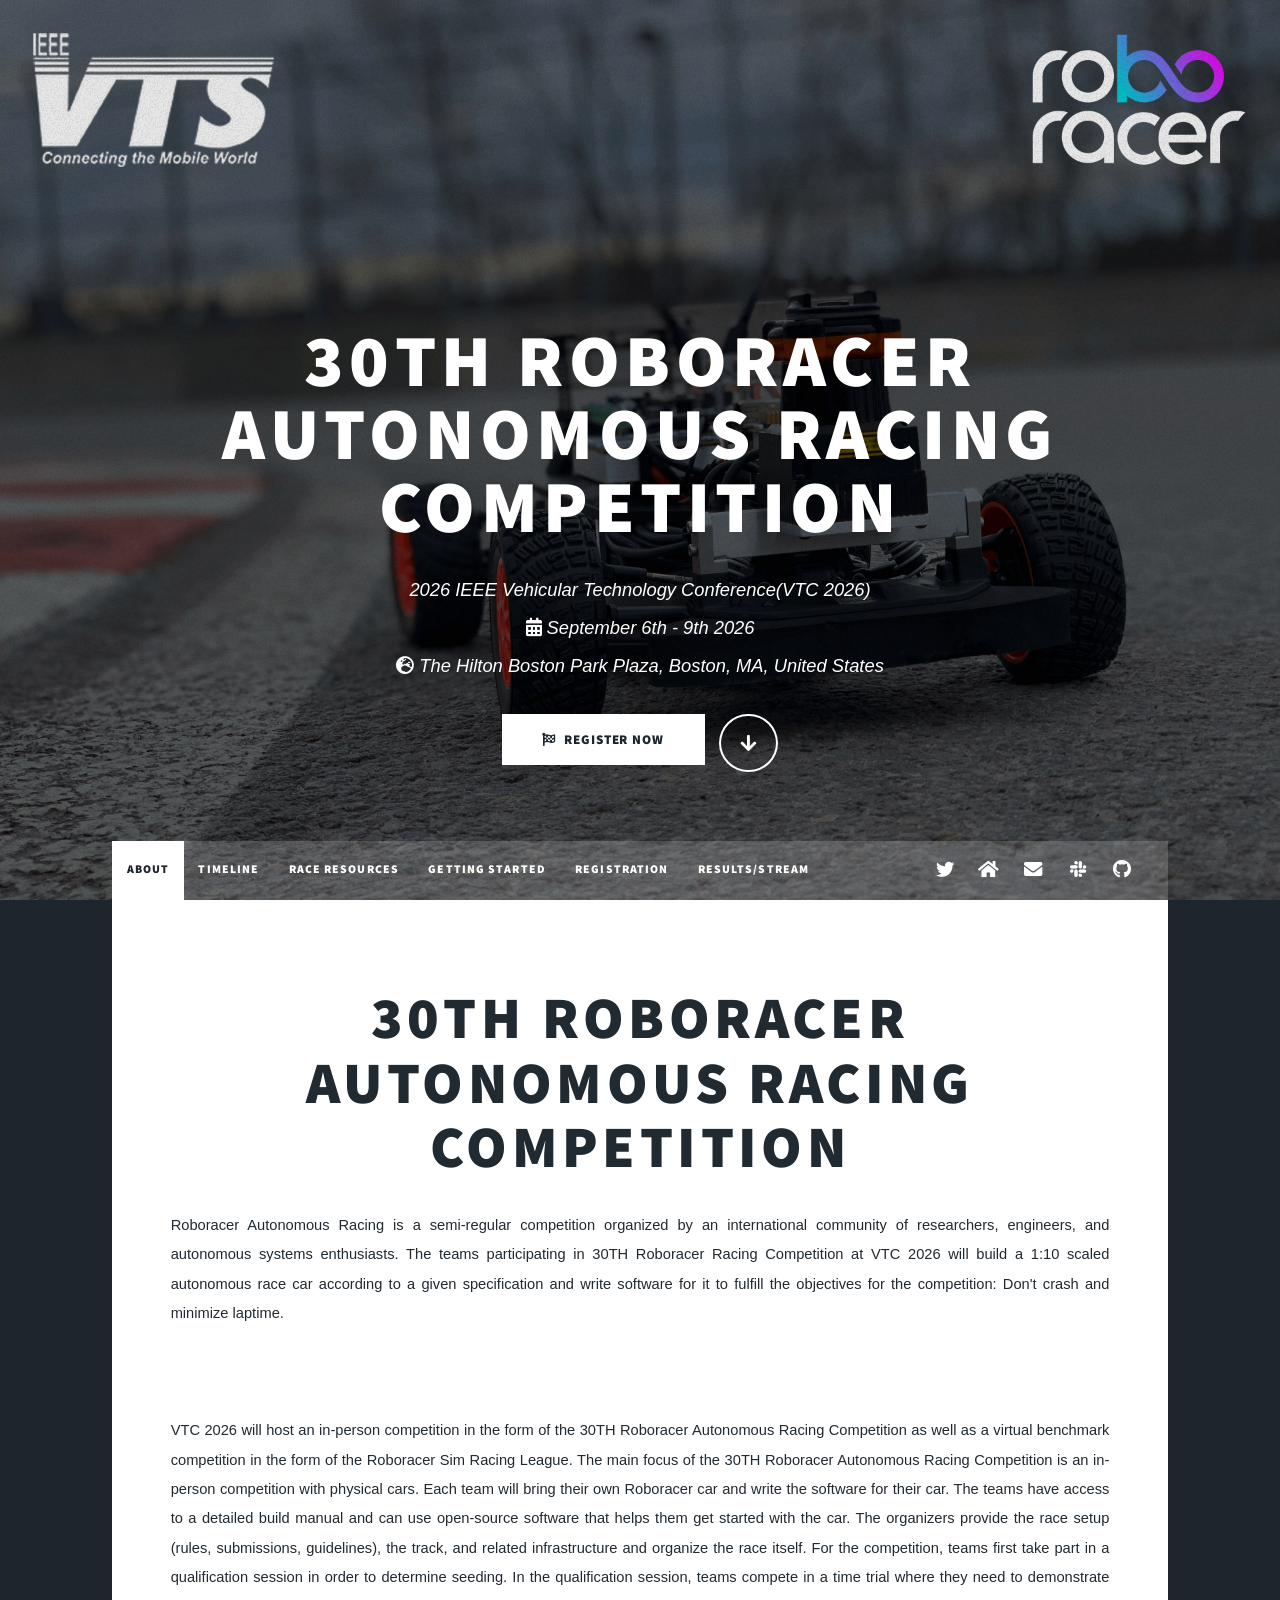
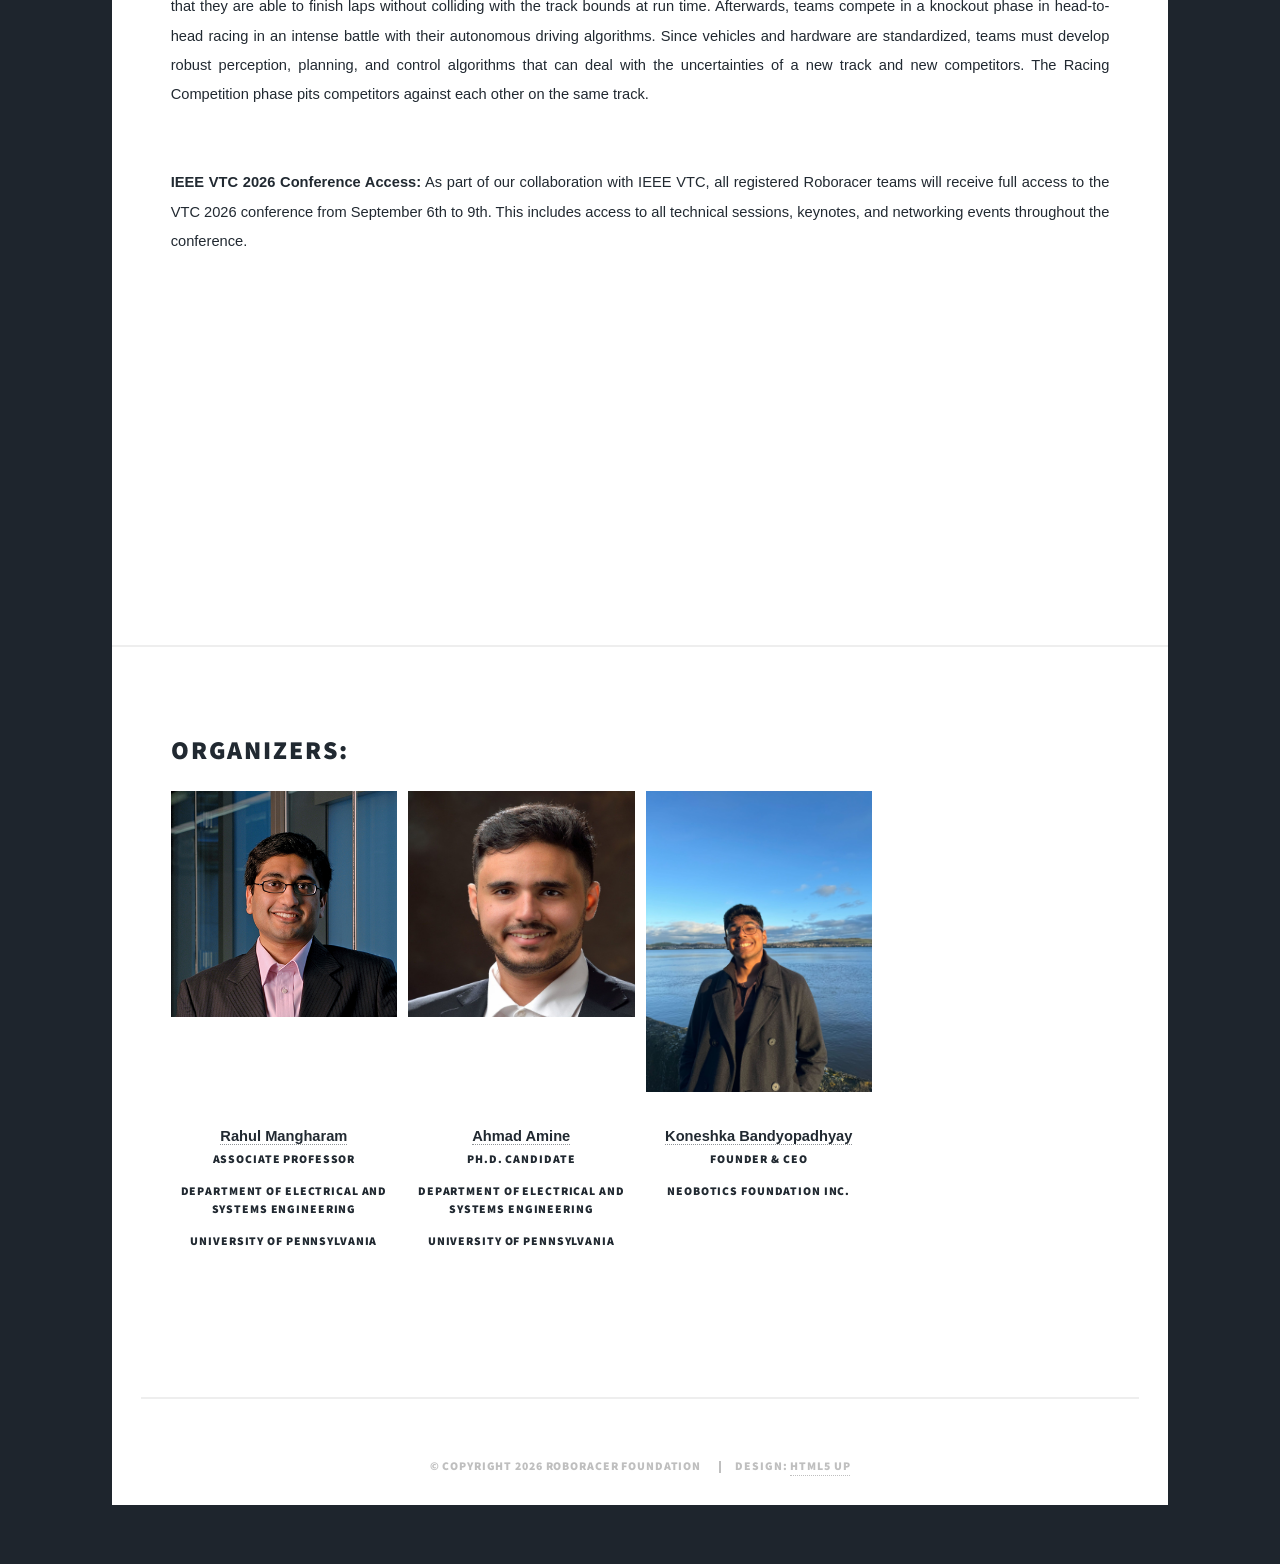
==== index.html @ 70fa94ee "Add prominent Register Now button to home page hero" ====
<!DOCTYPE HTML>
<!--
	Massively by HTML5 UP
	html5up.net | @ajlkn
	Free for personal and commercial use under the CCA 3.0 license (html5up.net/license)
-->
<html>

<!-- NEW RACE CHANGE HERE -->

<head>
	<!-- PAGE_TITLE --><title>Roboracer VTC 2026</title><!-- /PAGE_TITLE -->
	<meta charset="utf-8" />
	<meta name="viewport" content="width=device-width, initial-scale=1, user-scalable=no" />
	<link rel="stylesheet" href="assets/css/main.css" />
	<noscript>
		<link rel="stylesheet" href="assets/css/noscript.css" />
	</noscript>
</head>

<body class="is-preload">

	<!-- Wrapper -->
	<div id="wrapper" class="fade-in">

		<!-- Intro -->
		<div id="intro">
			<h1><!-- RACE_NUMBER -->30TH<!-- /RACE_NUMBER --> Roboracer AUTONOMOUS Racing Competition</h1>
			<p><!-- CONF_FULL_WITH_YEAR -->2026 IEEE Vehicular Technology Conference<!-- /CONF_FULL_WITH_YEAR -->(<!-- CONF_WITH_YEAR -->VTC 2026<!-- /CONF_WITH_YEAR -->)<br />
				<a href="#" class="icon solid solo fa-calendar-alt"><span class="label">Calender</span></a> <!-- CONF_DATES_WITH_YEAR -->September 6th - 9th 2026<!-- /CONF_DATES_WITH_YEAR --> <br />
				<!-- VENUE_LINK --><a href="https://www.hilton.com/en/hotels/bossrhh-hilton-boston-park-plaza/" class="icon solid solo fa-globe-europe"><span class="label">Location</span></a> The Hilton Boston Park Plaza, Boston, MA, United States<!-- /VENUE_LINK --></p>
			<ul class="actions">
				<li><a href="registration.html" class="button primary large icon solid fa-flag-checkered">Register Now</a></li>
				<li><a href="#header" class="button large icon solid solo fa-arrow-down scrolly">Continue</a></li>
			</ul>
		</div>

		<!-- Header -->
		<header id="header">
			<a href="index.html" class="logo">Roboracer <!-- CONF_WITH_YEAR -->VTC 2026<!-- /CONF_WITH_YEAR --></a>
		</header>

		<!-- Nav -->
		<nav id="nav">
			<ul class="links">
				<li class="active"><a href="index.html">About</a></li>
				<li><a href="timeline.html">Timeline</a></li>
				<li><a href="race_resources.html">Race Resources</a></li>
				<li><a href="roboracer_resources.html">Getting Started</a></li>
				<li><a href="registration.html">Registration</a></li>
				<li><a href="results.html">Results/Stream</a></li>
			</ul>
			<ul class="icons">
				<li><a href="https://x.com/RoboRacerAi" class="icon brands alt fa-twitter"><span
							class="label">Twitter</span></a></li>
				<li><a href="https://roboracer.ai/" class="icon solid solo fa-home"><span
							class="label">Website</span></a></li>
			<!-- NAV_EMAIL_LINK --><li><a href="mailto:contact@roboracer.ai" class="icon solid solo fa-envelope"><span
						class="label">Email</span></a></li><!-- /NAV_EMAIL_LINK -->
				<li><a href="https://join.slack.com/t/robo-racer/shared_invite/zt-2sfu4qr7p-3oe27mCnH98muwRR9uEAbg"
						class="icon brands alt fa-slack"><span class="label">Slack</span></a></li>
				<li><a href="https://github.com/f1tenth" class="icon brands alt fa-github"><span
							class="label">GitHub</span></a></li>
			</ul>
		</nav>

		<!-- Main -->
		<div id="main">

			<!-- Featured Post -->
			<article class="post featured">
				<header class="major">
					<h2><a><!-- RACE_NUMBER -->30TH<!-- /RACE_NUMBER --> Roboracer AUTONOMOUS Racing Competition</a></h2>
					<left>
						<p>Roboracer Autonomous Racing is a semi-regular competition organized by an international
							community of researchers, engineers, and autonomous systems enthusiasts. The teams
							participating in <!-- RACE_NUMBER -->30TH<!-- /RACE_NUMBER --> Roboracer Racing Competition at <!-- CONF_WITH_YEAR -->VTC 2026<!-- /CONF_WITH_YEAR --> will build a 1:10 scaled
							autonomous
							race car according to a given specification and write software for it to fulfill the
							objectives for the competition: Don't crash and minimize laptime.</p>
					</left>

					<center>
						<a href="#" class="image main"><img src="images/Roboracer/roboracer_video.gif"
								style="width: 35vw" alt="" /></a>
					</center>

					<left>
						<p> VTC 2026 will host an in-person competition in the form of the <!-- RACE_NUMBER -->30TH<!-- /RACE_NUMBER --> Roboracer Autonomous
							Racing Competition as well as a virtual benchmark competition in the form of the
							Roboracer Sim Racing League. The main focus of the <!-- RACE_NUMBER -->30TH<!-- /RACE_NUMBER --> Roboracer
							Autonomous Racing Competition is an in-person competition with physical cars. Each team will
							bring
							their own Roboracer car and write the software for their car. The teams have access to a
							detailed build manual and can use open-source software that helps them get started with
							the car. The organizers provide the race setup (rules, submissions, guidelines), the track,
							and related infrastructure and organize the race itself.
							For the competition, teams first take part in a qualification session in order to determine
							seeding. In the qualification session, teams compete in a time trial where they need to
							demonstrate
							that they are able to finish laps without colliding with the track bounds at run time.
							Afterwards, teams compete in a knockout
							phase in head-to-head racing in an intense battle with their autonomous driving algorithms.
							Since vehicles and hardware are standardized, teams must develop robust perception,
							planning, and control algorithms that can deal with the uncertainties of a new track and new
							competitors. The Racing Competition phase pits competitors against each other on the same
							track.
						</p>

						<!-- SIM_RACING_PARAGRAPH --><!-- /SIM_RACING_PARAGRAPH -->

							<br>
							<p><strong>IEEE VTC 2026 Conference Access:</strong> As part of our collaboration with IEEE VTC, all registered Roboracer teams will receive full access to the VTC 2026 conference from September 6th to 9th. This includes access to all technical sessions, keynotes, and networking events throughout the conference.</p>

					</left>
				</header>
				<center>
					<!-- CONF_LOGO_LINK --><a href="https://events.vtsociety.org/vtc2026-fall/" class="image main"><img src="images/vts-logo-main.png" style="width: 30vw" alt="" /></a><!-- /CONF_LOGO_LINK -->
				</center>

			</article>

			<section class="post">
				<header class="post">
				</header>

				<h2>Organizers:</h2>
				<!-- ORGANIZERS_GRID --><div class="box alt">
					<div class="row gtr-50 gtr-uniform">
						<div class="col-2"><span class="image fit"><img src="images/organizer/rahul.jpeg"
									alt="" /></span></div>
						<div class="col-2"><span class="image fit"><img src="images/organizer/Ahmad.jpg"
									alt="" /></span></div>
						<div class="col-2"><span class="image fit"><img src="images/organizer/koneshkdeyimg.jpg"
									alt="" /></span></div>
					</div>
				</div>

				<div class="box alt">
					<div class="row gtr-50 gtr-uniform">
						<div class="col-2" , align="center">
							<b><a href="https://www.seas.upenn.edu/~rahulm/">Rahul Mangharam</a></b>
							<h6>Associate Professor</h6>
							<h6>Department of Electrical and Systems Engineering</h6>
							<h6>University of Pennsylvania</h6>
						</div>
						<div class="col-2" , align="center">
							<b><a href="https://ahmadamine998.github.io/">Ahmad Amine</a></b>
							<h6>Ph.D. Candidate</h6>
							<h6>Department of Electrical and Systems Engineering</h6>
							<h6>University of Pennsylvania</h6>
						</div>
						<div class="col-2" , align="center">
							<b><a href="https://koneshka.is-a.dev/">Koneshka Bandyopadhyay</a></b>
							<h6>Founder & CEO</h6>
							<h6></h6>
							<h6>Neobotics Foundation Inc.</h6>
						</div>
					</div>
				</div><!-- /ORGANIZERS_GRID -->


			</section>

			<!-- Copyright -->
			<div id="copyright">
				<ul>
					<li>&copy;
						<script>
							document.write("Copyright " + new Date().getFullYear() + " ROBORACER Foundation");
						</script>
					</li>
					<li>Design: <a href="https://html5up.net">HTML5 UP</a></li>
				</ul>
			</div>

		</div>

		<!-- Scripts -->
		<script src="assets/js/jquery.min.js"></script>
		<script src="assets/js/jquery.scrollex.min.js"></script>
		<script src="assets/js/jquery.scrolly.min.js"></script>
		<script src="assets/js/browser.min.js"></script>
		<script src="assets/js/breakpoints.min.js"></script>
		<script src="assets/js/util.js"></script>
		<script src="assets/js/main.js"></script>

</body>

</html>
---- assets/css/main.css ----
@import url(fontawesome-all.min.css);
@import url("https://fonts.googleapis.com/css?family=Merriweather:300,700,300italic,700italic|Source+Sans+Pro:900");

/*
	Massively by HTML5 UP
	html5up.net | @ajlkn
	Free for personal and commercial use under the CCA 3.0 license (html5up.net/license)
*/

html, body, div, span, applet, object,
iframe, h1, h2, h3, h4, h5, h6, p, blockquote,
pre, a, abbr, acronym, address, big, cite,
code, del, dfn, em, img, ins, kbd, q, s, samp,
small, strike, strong, sub, sup, tt, var, b,
u, i, center, dl, dt, dd, ol, ul, li, fieldset,
form, label, legend, table, caption, tbody,
tfoot, thead, tr, th, td, article, aside,
canvas, details, embed, figure, figcaption,
footer, header, hgroup, menu, nav, output, ruby,
section, summary, time, mark, audio, video {
	margin: 0;
	padding: 0;
	border: 0;
	font-size: 100%;
	font: inherit;
	vertical-align: baseline;}

article, aside, details, figcaption, figure,
footer, header, hgroup, menu, nav, section {
	display: block;}

body {
	line-height: 1;
}

ol, ul {
	list-style: none;
}

blockquote, q {
	quotes: none;
}

	blockquote:before, blockquote:after, q:before, q:after {
		content: '';
		content: none;
	}

table {
	border-collapse: collapse;
	border-spacing: 0;
}

body {
	-webkit-text-size-adjust: none;
}

mark {
	background-color: transparent;
	color: inherit;
}

input::-moz-focus-inner {
	border: 0;
	padding: 0;
}

input, select, textarea {
	-moz-appearance: none;
	-webkit-appearance: none;
	-ms-appearance: none;
	appearance: none;
}

/* Basic */

	@-ms-viewport {
		width: device-width;
	}

	body {
		-ms-overflow-style: scrollbar;
	}

	@media screen and (max-width: 480px) {

		html, body {
			min-width: 320px;
		}

	}

	html {
		box-sizing: border-box;
	}

	*, *:before, *:after {
		box-sizing: inherit;
	}

	body {
		background-color: #1e252d;
	}

		body.is-preload *, body.is-preload *:before, body.is-preload *:after {
			-moz-animation: none !important;
			-webkit-animation: none !important;
			-ms-animation: none !important;
			animation: none !important;
			-moz-transition: none !important;
			-webkit-transition: none !important;
			-ms-transition: none !important;
			transition: none !important;
		}

/* Type */

	html {
		font-size: 16pt;
	}

		@media screen and (max-width: 1680px) {

			html {
				font-size: 12pt;
			}

		}

		@media screen and (max-width: 1280px) {

			html {
				font-size: 11pt;
			}

		}

		@media screen and (max-width: 360px) {

			html {
				font-size: 10pt;
			}

		}

	body {
		color: #212931;
	}

	body, input, select, textarea {
		font-family: Helvetica, sans-serif;
		font-weight: 300;
		font-size: 1rem;
		line-height: 2.00;
	}

	a {
		-moz-transition: color 0.2s ease-in-out, background-color 0.2s ease-in-out, border-color 0.2s ease-in-out, box-shadow 0.2s ease-in-out;
		-webkit-transition: color 0.2s ease-in-out, background-color 0.2s ease-in-out, border-color 0.2s ease-in-out, box-shadow 0.2s ease-in-out;
		-ms-transition: color 0.2s ease-in-out, background-color 0.2s ease-in-out, border-color 0.2s ease-in-out, box-shadow 0.2s ease-in-out;
		transition: color 0.2s ease-in-out, background-color 0.2s ease-in-out, border-color 0.2s ease-in-out, box-shadow 0.2s ease-in-out;
		border-bottom: dotted 1px;
		text-decoration: none;
	}

		a:hover {
			border-bottom-color: transparent;
		}

	strong, b {
		font-weight: 900;
	}

	em, i {
		font-style: italic;
	}

	p {
		text-align: justify;

		margin: 0 0 2rem 0;
	}

	h1, h2, h3, h4, h5, h6 {
		font-family: "Source Sans Pro", Helvetica, sans-serif;
		font-weight: 900;
		line-height: 1.5;
		letter-spacing: 0.075em;
		text-transform: uppercase;
		margin: 0 0 1rem 0;
	}

		h1 a, h2 a, h3 a, h4 a, h5 a, h6 a {
			border-bottom: 0;
			color: inherit;
			text-decoration: none;
		}

	h1 {
		font-size: 4rem;
		line-height: 1.1;
		margin: 0 0 2rem 0;
	}

	h2 {
		font-size: 1.75rem;
		line-height: 1.3;
		margin: 0 0 1.5rem 0;
	}

	h3 {
		font-size: 1.25rem;
		margin: 0 0 1.5rem 0;
	}

	h4 {
		font-size: 1rem;
	}

	h5 {
		font-size: 0.9rem;
	}

	h6 {
		font-size: 0.8rem;
	}

	sub {
		font-size: 0.8rem;
		position: relative;
		top: 0.5rem;
	}

	sup {
		font-size: 0.8rem;
		position: relative;
		top: -0.5rem;
	}

	blockquote {
		border-left: solid 4px;
		font-style: italic;
		margin: 0 0 2rem 0;
		padding: 0.5rem 0 0.5rem 2rem;
	}

	code {
		border: solid 2px;
		font-family: "Courier New", monospace;
		font-size: 0.9rem;
		margin: 0 0.25rem;
		padding: 0.25rem 0.65rem;
	}

	pre {
		-webkit-overflow-scrolling: touch;
		font-family: "Courier New", monospace;
		font-size: 0.9rem;
		margin: 0 0 2rem 0;
	}

		pre code {
			display: block;
			line-height: 1.75;
			padding: 1rem 1.5rem;
			overflow-x: auto;
		}

	hr {
		border: 0;
		border-bottom: solid 2px;
		margin: 3rem 0;
	}

		hr.major {
			margin: 5rem 0;
		}

	.align-left {
		text-align: left;
	}

	.align-center {
		text-align: center;
	}

	.align-right {
		text-align: right;
	}

	input, select, textarea {
		color: #212931;
	}

	a {
		color: #212931;
		border-bottom-color: rgba(33, 41, 49, 0.5);
	}

		a:hover {
			border-bottom-color: transparent;
			color: #18bfef !important;
		}

	strong, b {
		color: #212931;
	}

	h1, h2, h3, h4, h5, h6 {
		color: #212931;
	}

	blockquote {
		border-left-color: #eeeeee;
	}

	code {
		background: rgba(220, 220, 220, 0.25);
		border-color: #eeeeee;
	}

	hr {
		border-bottom-color: #eeeeee;
	}

/* Row */

	.row {
		display: flex;
		flex-wrap: wrap;
		box-sizing: border-box;
		align-items: stretch;
	}

		.row > * {
			box-sizing: border-box;
		}

		.row.gtr-uniform > * > :last-child {
			margin-bottom: 0;
		}

		.row.aln-left {
			justify-content: flex-start;
		}

		.row.aln-center {
			justify-content: center;
		}

		.row.aln-right {
			justify-content: flex-end;
		}

		.row.aln-top {
			align-items: flex-start;
		}

		.row.aln-middle {
			align-items: center;
		}

		.row.aln-bottom {
			align-items: flex-end;
		}

		.row > .imp {
			order: -1;
		}

		.row > .col-1 {
			width: 8.33333%;
		}

		.row > .off-1 {
			margin-left: 8.33333%;
		}

		.row > .col-2 {
			width: 25%;
		}

		.row > .off-2 {
			margin-left: 25%;
		}

		.row > .col-3 {
			width: 25%;
		}

		.row > .off-3 {
			margin-left: 25%;
		}

		.row > .col-4 {
			width: 33.33333%;
		}

		.row > .off-4 {
			margin-left: 33.33333%;
		}

		.row > .col-5 {
			width: 41.66667%;
		}

		.row > .off-5 {
			margin-left: 41.66667%;
		}

		.row > .col-6 {
			width: 50%;
		}

		.row > .off-6 {
			margin-left: 50%;
		}

		.row > .col-7 {
			width: 58.33333%;
		}

		.row > .off-7 {
			margin-left: 58.33333%;
		}

		.row > .col-8 {
			width: 66.66667%;
		}

		.row > .off-8 {
			margin-left: 66.66667%;
		}

		.row > .col-9 {
			width: 75%;
		}

		.row > .off-9 {
			margin-left: 75%;
		}

		.row > .col-10 {
			width: 83.33333%;
		}

		.row > .off-10 {
			margin-left: 83.33333%;
		}

		.row > .col-11 {
			width: 91.66667%;
		}

		.row > .off-11 {
			margin-left: 91.66667%;
		}

		.row > .col-12 {
			width: 100%;
		}

		.row > .off-12 {
			margin-left: 100%;
		}

		.row.gtr-0 {
			margin-top: 0;
			margin-left: 0rem;
		}

			.row.gtr-0 > * {
				padding: 0 0 0 0rem;
			}

			.row.gtr-0.gtr-uniform {
				margin-top: 0rem;
			}

				.row.gtr-0.gtr-uniform > * {
					padding-top: 0rem;
				}

		.row.gtr-25 {
			margin-top: 0;
			margin-left: -0.375rem;
		}

			.row.gtr-25 > * {
				padding: 0 0 0 0.375rem;
			}

			.row.gtr-25.gtr-uniform {
				margin-top: -0.375rem;
			}

				.row.gtr-25.gtr-uniform > * {
					padding-top: 0.375rem;
				}

		.row.gtr-50 {
			margin-top: 0;
			margin-left: -0.75rem;
		}

			.row.gtr-50 > * {
				padding: 0 0 0 0.75rem;
			}

			.row.gtr-50.gtr-uniform {
				margin-top: -0.75rem;
			}

				.row.gtr-50.gtr-uniform > * {
					padding-top: 0.75rem;
				}

		.row {
			margin-top: 0;
			margin-left: -1.5rem;
		}

			.row > * {
				padding: 0 0 0 1.5rem;
			}

			.row.gtr-uniform {
				margin-top: -1.5rem;
			}

				.row.gtr-uniform > * {
					padding-top: 1.5rem;
				}

		.row.gtr-150 {
			margin-top: 0;
			margin-left: -2.25rem;
		}

			.row.gtr-150 > * {
				padding: 0 0 0 2.25rem;
			}

			.row.gtr-150.gtr-uniform {
				margin-top: -2.25rem;
			}

				.row.gtr-150.gtr-uniform > * {
					padding-top: 2.25rem;
				}

		.row.gtr-200 {
			margin-top: 0;
			margin-left: -3rem;
		}

			.row.gtr-200 > * {
				padding: 0 0 0 3rem;
			}

			.row.gtr-200.gtr-uniform {
				margin-top: -3rem;
			}

				.row.gtr-200.gtr-uniform > * {
					padding-top: 3rem;
				}

		@media screen and (max-width: 1680px) {

			.row {
				display: flex;
				flex-wrap: wrap;
				box-sizing: border-box;
				align-items: stretch;
			}

				.row > * {
					box-sizing: border-box;
				}

				.row.gtr-uniform > * > :last-child {
					margin-bottom: 0;
				}

				.row.aln-left {
					justify-content: flex-start;
				}

				.row.aln-center {
					justify-content: center;
				}

				.row.aln-right {
					justify-content: flex-end;
				}

				.row.aln-top {
					align-items: flex-start;
				}

				.row.aln-middle {
					align-items: center;
				}

				.row.aln-bottom {
					align-items: flex-end;
				}

				.row > .imp-xlarge {
					order: -1;
				}

				.row > .col-1-xlarge {
					width: 8.33333%;
				}

				.row > .off-1-xlarge {
					margin-left: 8.33333%;
				}

				.row > .col-2-xlarge {
					width: 16.66667%;
				}

				.row > .off-2-xlarge {
					margin-left: 16.66667%;
				}

				.row > .col-3-xlarge {
					width: 25%;
				}

				.row > .off-3-xlarge {
					margin-left: 25%;
				}

				.row > .col-4-xlarge {
					width: 33.33333%;
				}

				.row > .off-4-xlarge {
					margin-left: 33.33333%;
				}

				.row > .col-5-xlarge {
					width: 41.66667%;
				}

				.row > .off-5-xlarge {
					margin-left: 41.66667%;
				}

				.row > .col-6-xlarge {
					width: 50%;
				}

				.row > .off-6-xlarge {
					margin-left: 50%;
				}

				.row > .col-7-xlarge {
					width: 58.33333%;
				}

				.row > .off-7-xlarge {
					margin-left: 58.33333%;
				}

				.row > .col-8-xlarge {
					width: 66.66667%;
				}

				.row > .off-8-xlarge {
					margin-left: 66.66667%;
				}

				.row > .col-9-xlarge {
					width: 75%;
				}

				.row > .off-9-xlarge {
					margin-left: 75%;
				}

				.row > .col-10-xlarge {
					width: 83.33333%;
				}

				.row > .off-10-xlarge {
					margin-left: 83.33333%;
				}

				.row > .col-11-xlarge {
					width: 91.66667%;
				}

				.row > .off-11-xlarge {
					margin-left: 91.66667%;
				}

				.row > .col-12-xlarge {
					width: 100%;
				}

				.row > .off-12-xlarge {
					margin-left: 100%;
				}

				.row.gtr-0 {
					margin-top: 0;
					margin-left: 0rem;
				}

					.row.gtr-0 > * {
						padding: 0 0 0 0rem;
					}

					.row.gtr-0.gtr-uniform {
						margin-top: 0rem;
					}

						.row.gtr-0.gtr-uniform > * {
							padding-top: 0rem;
						}

				.row.gtr-25 {
					margin-top: 0;
					margin-left: -0.375rem;
				}

					.row.gtr-25 > * {
						padding: 0 0 0 0.375rem;
					}

					.row.gtr-25.gtr-uniform {
						margin-top: -0.375rem;
					}

						.row.gtr-25.gtr-uniform > * {
							padding-top: 0.375rem;
						}

				.row.gtr-50 {
					margin-top: 0;
					margin-left: -0.75rem;
				}

					.row.gtr-50 > * {
						padding: 0 0 0 0.75rem;
					}

					.row.gtr-50.gtr-uniform {
						margin-top: -0.75rem;
					}

						.row.gtr-50.gtr-uniform > * {
							padding-top: 0.75rem;
						}

				.row {
					margin-top: 0;
					margin-left: -1.5rem;
				}

					.row > * {
						padding: 0 0 0 1.5rem;
					}

					.row.gtr-uniform {
						margin-top: -1.5rem;
					}

						.row.gtr-uniform > * {
							padding-top: 1.5rem;
						}

				.row.gtr-150 {
					margin-top: 0;
					margin-left: -2.25rem;
				}

					.row.gtr-150 > * {
						padding: 0 0 0 2.25rem;
					}

					.row.gtr-150.gtr-uniform {
						margin-top: -2.25rem;
					}

						.row.gtr-150.gtr-uniform > * {
							padding-top: 2.25rem;
						}

				.row.gtr-200 {
					margin-top: 0;
					margin-left: -3rem;
				}

					.row.gtr-200 > * {
						padding: 0 0 0 3rem;
					}

					.row.gtr-200.gtr-uniform {
						margin-top: -3rem;
					}

						.row.gtr-200.gtr-uniform > * {
							padding-top: 3rem;
						}

		}

		@media screen and (max-width: 1280px) {

			.row {
				display: flex;
				flex-wrap: wrap;
				box-sizing: border-box;
				align-items: stretch;
			}

				.row > * {
					box-sizing: border-box;
				}

				.row.gtr-uniform > * > :last-child {
					margin-bottom: 0;
				}

				.row.aln-left {
					justify-content: flex-start;
				}

				.row.aln-center {
					justify-content: center;
				}

				.row.aln-right {
					justify-content: flex-end;
				}

				.row.aln-top {
					align-items: flex-start;
				}

				.row.aln-middle {
					align-items: center;
				}

				.row.aln-bottom {
					align-items: flex-end;
				}

				.row > .imp-large {
					order: -1;
				}

				.row > .col-1-large {
					width: 8.33333%;
				}

				.row > .off-1-large {
					margin-left: 8.33333%;
				}

				.row > .col-2-large {
					width: 16.66667%;
				}

				.row > .off-2-large {
					margin-left: 16.66667%;
				}

				.row > .col-3-large {
					width: 25%;
				}

				.row > .off-3-large {
					margin-left: 25%;
				}

				.row > .col-4-large {
					width: 33.33333%;
				}

				.row > .off-4-large {
					margin-left: 33.33333%;
				}

				.row > .col-5-large {
					width: 41.66667%;
				}

				.row > .off-5-large {
					margin-left: 41.66667%;
				}

				.row > .col-6-large {
					width: 50%;
				}

				.row > .off-6-large {
					margin-left: 50%;
				}

				.row > .col-7-large {
					width: 58.33333%;
				}

				.row > .off-7-large {
					margin-left: 58.33333%;
				}

				.row > .col-8-large {
					width: 66.66667%;
				}

				.row > .off-8-large {
					margin-left: 66.66667%;
				}

				.row > .col-9-large {
					width: 75%;
				}

				.row > .off-9-large {
					margin-left: 75%;
				}

				.row > .col-10-large {
					width: 83.33333%;
				}

				.row > .off-10-large {
					margin-left: 83.33333%;
				}

				.row > .col-11-large {
					width: 91.66667%;
				}

				.row > .off-11-large {
					margin-left: 91.66667%;
				}

				.row > .col-12-large {
					width: 100%;
				}

				.row > .off-12-large {
					margin-left: 100%;
				}

				.row.gtr-0 {
					margin-top: 0;
					margin-left: 0rem;
				}

					.row.gtr-0 > * {
						padding: 0 0 0 0rem;
					}

					.row.gtr-0.gtr-uniform {
						margin-top: 0rem;
					}

						.row.gtr-0.gtr-uniform > * {
							padding-top: 0rem;
						}

				.row.gtr-25 {
					margin-top: 0;
					margin-left: -0.375rem;
				}

					.row.gtr-25 > * {
						padding: 0 0 0 0.375rem;
					}

					.row.gtr-25.gtr-uniform {
						margin-top: -0.375rem;
					}

						.row.gtr-25.gtr-uniform > * {
							padding-top: 0.375rem;
						}

				.row.gtr-50 {
					margin-top: 0;
					margin-left: -0.75rem;
				}

					.row.gtr-50 > * {
						padding: 0 0 0 0.75rem;
					}

					.row.gtr-50.gtr-uniform {
						margin-top: -0.75rem;
					}

						.row.gtr-50.gtr-uniform > * {
							padding-top: 0.75rem;
						}

				.row {
					margin-top: 0;
					margin-left: -1.5rem;
				}

					.row > * {
						padding: 0 0 0 1.5rem;
					}

					.row.gtr-uniform {
						margin-top: -1.5rem;
					}

						.row.gtr-uniform > * {
							padding-top: 1.5rem;
						}

				.row.gtr-150 {
					margin-top: 0;
					margin-left: -2.25rem;
				}

					.row.gtr-150 > * {
						padding: 0 0 0 2.25rem;
					}

					.row.gtr-150.gtr-uniform {
						margin-top: -2.25rem;
					}

						.row.gtr-150.gtr-uniform > * {
							padding-top: 2.25rem;
						}

				.row.gtr-200 {
					margin-top: 0;
					margin-left: -3rem;
				}

					.row.gtr-200 > * {
						padding: 0 0 0 3rem;
					}

					.row.gtr-200.gtr-uniform {
						margin-top: -3rem;
					}

						.row.gtr-200.gtr-uniform > * {
							padding-top: 3rem;
						}

		}

		@media screen and (max-width: 980px) {

			.row {
				display: flex;
				flex-wrap: wrap;
				box-sizing: border-box;
				align-items: stretch;
			}

				.row > * {
					box-sizing: border-box;
				}

				.row.gtr-uniform > * > :last-child {
					margin-bottom: 0;
				}

				.row.aln-left {
					justify-content: flex-start;
				}

				.row.aln-center {
					justify-content: center;
				}

				.row.aln-right {
					justify-content: flex-end;
				}

				.row.aln-top {
					align-items: flex-start;
				}

				.row.aln-middle {
					align-items: center;
				}

				.row.aln-bottom {
					align-items: flex-end;
				}

				.row > .imp-medium {
					order: -1;
				}

				.row > .col-1-medium {
					width: 8.33333%;
				}

				.row > .off-1-medium {
					margin-left: 8.33333%;
				}

				.row > .col-2-medium {
					width: 16.66667%;
				}

				.row > .off-2-medium {
					margin-left: 16.66667%;
				}

				.row > .col-3-medium {
					width: 25%;
				}

				.row > .off-3-medium {
					margin-left: 25%;
				}

				.row > .col-4-medium {
					width: 33.33333%;
				}

				.row > .off-4-medium {
					margin-left: 33.33333%;
				}

				.row > .col-5-medium {
					width: 41.66667%;
				}

				.row > .off-5-medium {
					margin-left: 41.66667%;
				}

				.row > .col-6-medium {
					width: 50%;
				}

				.row > .off-6-medium {
					margin-left: 50%;
				}

				.row > .col-7-medium {
					width: 58.33333%;
				}

				.row > .off-7-medium {
					margin-left: 58.33333%;
				}

				.row > .col-8-medium {
					width: 66.66667%;
				}

				.row > .off-8-medium {
					margin-left: 66.66667%;
				}

				.row > .col-9-medium {
					width: 75%;
				}

				.row > .off-9-medium {
					margin-left: 75%;
				}

				.row > .col-10-medium {
					width: 83.33333%;
				}

				.row > .off-10-medium {
					margin-left: 83.33333%;
				}

				.row > .col-11-medium {
					width: 91.66667%;
				}

				.row > .off-11-medium {
					margin-left: 91.66667%;
				}

				.row > .col-12-medium {
					width: 100%;
				}

				.row > .off-12-medium {
					margin-left: 100%;
				}

				.row.gtr-0 {
					margin-top: 0;
					margin-left: 0rem;
				}

					.row.gtr-0 > * {
						padding: 0 0 0 0rem;
					}

					.row.gtr-0.gtr-uniform {
						margin-top: 0rem;
					}

						.row.gtr-0.gtr-uniform > * {
							padding-top: 0rem;
						}

				.row.gtr-25 {
					margin-top: 0;
					margin-left: -0.375rem;
				}

					.row.gtr-25 > * {
						padding: 0 0 0 0.375rem;
					}

					.row.gtr-25.gtr-uniform {
						margin-top: -0.375rem;
					}

						.row.gtr-25.gtr-uniform > * {
							padding-top: 0.375rem;
						}

				.row.gtr-50 {
					margin-top: 0;
					margin-left: -0.75rem;
				}

					.row.gtr-50 > * {
						padding: 0 0 0 0.75rem;
					}

					.row.gtr-50.gtr-uniform {
						margin-top: -0.75rem;
					}

						.row.gtr-50.gtr-uniform > * {
							padding-top: 0.75rem;
						}

				.row {
					margin-top: 0;
					margin-left: -1.5rem;
				}

					.row > * {
						padding: 0 0 0 1.5rem;
					}

					.row.gtr-uniform {
						margin-top: -1.5rem;
					}

						.row.gtr-uniform > * {
							padding-top: 1.5rem;
						}

				.row.gtr-150 {
					margin-top: 0;
					margin-left: -2.25rem;
				}

					.row.gtr-150 > * {
						padding: 0 0 0 2.25rem;
					}

					.row.gtr-150.gtr-uniform {
						margin-top: -2.25rem;
					}

						.row.gtr-150.gtr-uniform > * {
							padding-top: 2.25rem;
						}

				.row.gtr-200 {
					margin-top: 0;
					margin-left: -3rem;
				}

					.row.gtr-200 > * {
						padding: 0 0 0 3rem;
					}

					.row.gtr-200.gtr-uniform {
						margin-top: -3rem;
					}

						.row.gtr-200.gtr-uniform > * {
							padding-top: 3rem;
						}

		}

		@media screen and (max-width: 736px) {

			.row {
				display: flex;
				flex-wrap: wrap;
				box-sizing: border-box;
				align-items: stretch;
			}

				.row > * {
					box-sizing: border-box;
				}

				.row.gtr-uniform > * > :last-child {
					margin-bottom: 0;
				}

				.row.aln-left {
					justify-content: flex-start;
				}

				.row.aln-center {
					justify-content: center;
				}

				.row.aln-right {
					justify-content: flex-end;
				}

				.row.aln-top {
					align-items: flex-start;
				}

				.row.aln-middle {
					align-items: center;
				}

				.row.aln-bottom {
					align-items: flex-end;
				}

				.row > .imp-small {
					order: -1;
				}

				.row > .col-1-small {
					width: 8.33333%;
				}

				.row > .off-1-small {
					margin-left: 8.33333%;
				}

				.row > .col-2-small {
					width: 16.66667%;
				}

				.row > .off-2-small {
					margin-left: 16.66667%;
				}

				.row > .col-3-small {
					width: 25%;
				}

				.row > .off-3-small {
					margin-left: 25%;
				}

				.row > .col-4-small {
					width: 33.33333%;
				}

				.row > .off-4-small {
					margin-left: 33.33333%;
				}

				.row > .col-5-small {
					width: 41.66667%;
				}

				.row > .off-5-small {
					margin-left: 41.66667%;
				}

				.row > .col-6-small {
					width: 50%;
				}

				.row > .off-6-small {
					margin-left: 50%;
				}

				.row > .col-7-small {
					width: 58.33333%;
				}

				.row > .off-7-small {
					margin-left: 58.33333%;
				}

				.row > .col-8-small {
					width: 66.66667%;
				}

				.row > .off-8-small {
					margin-left: 66.66667%;
				}

				.row > .col-9-small {
					width: 75%;
				}

				.row > .off-9-small {
					margin-left: 75%;
				}

				.row > .col-10-small {
					width: 83.33333%;
				}

				.row > .off-10-small {
					margin-left: 83.33333%;
				}

				.row > .col-11-small {
					width: 91.66667%;
				}

				.row > .off-11-small {
					margin-left: 91.66667%;
				}

				.row > .col-12-small {
					width: 100%;
				}

				.row > .off-12-small {
					margin-left: 100%;
				}

				.row.gtr-0 {
					margin-top: 0;
					margin-left: 0rem;
				}

					.row.gtr-0 > * {
						padding: 0 0 0 0rem;
					}

					.row.gtr-0.gtr-uniform {
						margin-top: 0rem;
					}

						.row.gtr-0.gtr-uniform > * {
							padding-top: 0rem;
						}

				.row.gtr-25 {
					margin-top: 0;
					margin-left: -0.375rem;
				}

					.row.gtr-25 > * {
						padding: 0 0 0 0.375rem;
					}

					.row.gtr-25.gtr-uniform {
						margin-top: -0.375rem;
					}

						.row.gtr-25.gtr-uniform > * {
							padding-top: 0.375rem;
						}

				.row.gtr-50 {
					margin-top: 0;
					margin-left: -0.75rem;
				}

					.row.gtr-50 > * {
						padding: 0 0 0 0.75rem;
					}

					.row.gtr-50.gtr-uniform {
						margin-top: -0.75rem;
					}

						.row.gtr-50.gtr-uniform > * {
							padding-top: 0.75rem;
						}

				.row {
					margin-top: 0;
					margin-left: -1.5rem;
				}

					.row > * {
						padding: 0 0 0 1.5rem;
					}

					.row.gtr-uniform {
						margin-top: -1.5rem;
					}

						.row.gtr-uniform > * {
							padding-top: 1.5rem;
						}

				.row.gtr-150 {
					margin-top: 0;
					margin-left: -2.25rem;
				}

					.row.gtr-150 > * {
						padding: 0 0 0 2.25rem;
					}

					.row.gtr-150.gtr-uniform {
						margin-top: -2.25rem;
					}

						.row.gtr-150.gtr-uniform > * {
							padding-top: 2.25rem;
						}

				.row.gtr-200 {
					margin-top: 0;
					margin-left: -3rem;
				}

					.row.gtr-200 > * {
						padding: 0 0 0 3rem;
					}

					.row.gtr-200.gtr-uniform {
						margin-top: -3rem;
					}

						.row.gtr-200.gtr-uniform > * {
							padding-top: 3rem;
						}

		}

		@media screen and (max-width: 480px) {

			.row {
				display: flex;
				flex-wrap: wrap;
				box-sizing: border-box;
				align-items: stretch;
			}

				.row > * {
					box-sizing: border-box;
				}

				.row.gtr-uniform > * > :last-child {
					margin-bottom: 0;
				}

				.row.aln-left {
					justify-content: flex-start;
				}

				.row.aln-center {
					justify-content: center;
				}

				.row.aln-right {
					justify-content: flex-end;
				}

				.row.aln-top {
					align-items: flex-start;
				}

				.row.aln-middle {
					align-items: center;
				}

				.row.aln-bottom {
					align-items: flex-end;
				}

				.row > .imp-xsmall {
					order: -1;
				}

				.row > .col-1-xsmall {
					width: 8.33333%;
				}

				.row > .off-1-xsmall {
					margin-left: 8.33333%;
				}

				.row > .col-2-xsmall {
					width: 16.66667%;
				}

				.row > .off-2-xsmall {
					margin-left: 16.66667%;
				}

				.row > .col-3-xsmall {
					width: 25%;
				}

				.row > .off-3-xsmall {
					margin-left: 25%;
				}

				.row > .col-4-xsmall {
					width: 33.33333%;
				}

				.row > .off-4-xsmall {
					margin-left: 33.33333%;
				}

				.row > .col-5-xsmall {
					width: 41.66667%;
				}

				.row > .off-5-xsmall {
					margin-left: 41.66667%;
				}

				.row > .col-6-xsmall {
					width: 50%;
				}

				.row > .off-6-xsmall {
					margin-left: 50%;
				}

				.row > .col-7-xsmall {
					width: 58.33333%;
				}

				.row > .off-7-xsmall {
					margin-left: 58.33333%;
				}

				.row > .col-8-xsmall {
					width: 66.66667%;
				}

				.row > .off-8-xsmall {
					margin-left: 66.66667%;
				}

				.row > .col-9-xsmall {
					width: 75%;
				}

				.row > .off-9-xsmall {
					margin-left: 75%;
				}

				.row > .col-10-xsmall {
					width: 83.33333%;
				}

				.row > .off-10-xsmall {
					margin-left: 83.33333%;
				}

				.row > .col-11-xsmall {
					width: 91.66667%;
				}

				.row > .off-11-xsmall {
					margin-left: 91.66667%;
				}

				.row > .col-12-xsmall {
					width: 100%;
				}

				.row > .off-12-xsmall {
					margin-left: 100%;
				}

				.row.gtr-0 {
					margin-top: 0;
					margin-left: 0rem;
				}

					.row.gtr-0 > * {
						padding: 0 0 0 0rem;
					}

					.row.gtr-0.gtr-uniform {
						margin-top: 0rem;
					}

						.row.gtr-0.gtr-uniform > * {
							padding-top: 0rem;
						}

				.row.gtr-25 {
					margin-top: 0;
					margin-left: -0.375rem;
				}

					.row.gtr-25 > * {
						padding: 0 0 0 0.375rem;
					}

					.row.gtr-25.gtr-uniform {
						margin-top: -0.375rem;
					}

						.row.gtr-25.gtr-uniform > * {
							padding-top: 0.375rem;
						}

				.row.gtr-50 {
					margin-top: 0;
					margin-left: -0.75rem;
				}

					.row.gtr-50 > * {
						padding: 0 0 0 0.75rem;
					}

					.row.gtr-50.gtr-uniform {
						margin-top: -0.75rem;
					}

						.row.gtr-50.gtr-uniform > * {
							padding-top: 0.75rem;
						}

				.row {
					margin-top: 0;
					margin-left: -1.5rem;
				}

					.row > * {
						padding: 0 0 0 1.5rem;
					}

					.row.gtr-uniform {
						margin-top: -1.5rem;
					}

						.row.gtr-uniform > * {
							padding-top: 1.5rem;
						}

				.row.gtr-150 {
					margin-top: 0;
					margin-left: -2.25rem;
				}

					.row.gtr-150 > * {
						padding: 0 0 0 2.25rem;
					}

					.row.gtr-150.gtr-uniform {
						margin-top: -2.25rem;
					}

						.row.gtr-150.gtr-uniform > * {
							padding-top: 2.25rem;
						}

				.row.gtr-200 {
					margin-top: 0;
					margin-left: -3rem;
				}

					.row.gtr-200 > * {
						padding: 0 0 0 3rem;
					}

					.row.gtr-200.gtr-uniform {
						margin-top: -3rem;
					}

						.row.gtr-200.gtr-uniform > * {
							padding-top: 3rem;
						}

		}

		@media screen and (max-width: 360px) {

			.row {
				display: flex;
				flex-wrap: wrap;
				box-sizing: border-box;
				align-items: stretch;
			}

				.row > * {
					box-sizing: border-box;
				}

				.row.gtr-uniform > * > :last-child {
					margin-bottom: 0;
				}

				.row.aln-left {
					justify-content: flex-start;
				}

				.row.aln-center {
					justify-content: center;
				}

				.row.aln-right {
					justify-content: flex-end;
				}

				.row.aln-top {
					align-items: flex-start;
				}

				.row.aln-middle {
					align-items: center;
				}

				.row.aln-bottom {
					align-items: flex-end;
				}

				.row > .imp-xxsmall {
					order: -1;
				}

				.row > .col-1-xxsmall {
					width: 8.33333%;
				}

				.row > .off-1-xxsmall {
					margin-left: 8.33333%;
				}

				.row > .col-2-xxsmall {
					width: 16.66667%;
				}

				.row > .off-2-xxsmall {
					margin-left: 16.66667%;
				}

				.row > .col-3-xxsmall {
					width: 25%;
				}

				.row > .off-3-xxsmall {
					margin-left: 25%;
				}

				.row > .col-4-xxsmall {
					width: 33.33333%;
				}

				.row > .off-4-xxsmall {
					margin-left: 33.33333%;
				}

				.row > .col-5-xxsmall {
					width: 41.66667%;
				}

				.row > .off-5-xxsmall {
					margin-left: 41.66667%;
				}

				.row > .col-6-xxsmall {
					width: 50%;
				}

				.row > .off-6-xxsmall {
					margin-left: 50%;
				}

				.row > .col-7-xxsmall {
					width: 58.33333%;
				}

				.row > .off-7-xxsmall {
					margin-left: 58.33333%;
				}

				.row > .col-8-xxsmall {
					width: 66.66667%;
				}

				.row > .off-8-xxsmall {
					margin-left: 66.66667%;
				}

				.row > .col-9-xxsmall {
					width: 75%;
				}

				.row > .off-9-xxsmall {
					margin-left: 75%;
				}

				.row > .col-10-xxsmall {
					width: 83.33333%;
				}

				.row > .off-10-xxsmall {
					margin-left: 83.33333%;
				}

				.row > .col-11-xxsmall {
					width: 91.66667%;
				}

				.row > .off-11-xxsmall {
					margin-left: 91.66667%;
				}

				.row > .col-12-xxsmall {
					width: 100%;
				}

				.row > .off-12-xxsmall {
					margin-left: 100%;
				}

				.row.gtr-0 {
					margin-top: 0;
					margin-left: 0rem;
				}

					.row.gtr-0 > * {
						padding: 0 0 0 0rem;
					}

					.row.gtr-0.gtr-uniform {
						margin-top: 0rem;
					}

						.row.gtr-0.gtr-uniform > * {
							padding-top: 0rem;
						}

				.row.gtr-25 {
					margin-top: 0;
					margin-left: -0.375rem;
				}

					.row.gtr-25 > * {
						padding: 0 0 0 0.375rem;
					}

					.row.gtr-25.gtr-uniform {
						margin-top: -0.375rem;
					}

						.row.gtr-25.gtr-uniform > * {
							padding-top: 0.375rem;
						}

				.row.gtr-50 {
					margin-top: 0;
					margin-left: -0.75rem;
				}

					.row.gtr-50 > * {
						padding: 0 0 0 0.75rem;
					}

					.row.gtr-50.gtr-uniform {
						margin-top: -0.75rem;
					}

						.row.gtr-50.gtr-uniform > * {
							padding-top: 0.75rem;
						}

				.row {
					margin-top: 0;
					margin-left: -1.5rem;
				}

					.row > * {
						padding: 0 0 0 1.5rem;
					}

					.row.gtr-uniform {
						margin-top: -1.5rem;
					}

						.row.gtr-uniform > * {
							padding-top: 1.5rem;
						}

				.row.gtr-150 {
					margin-top: 0;
					margin-left: -2.25rem;
				}

					.row.gtr-150 > * {
						padding: 0 0 0 2.25rem;
					}

					.row.gtr-150.gtr-uniform {
						margin-top: -2.25rem;
					}

						.row.gtr-150.gtr-uniform > * {
							padding-top: 2.25rem;
						}

				.row.gtr-200 {
					margin-top: 0;
					margin-left: -3rem;
				}

					.row.gtr-200 > * {
						padding: 0 0 0 3rem;
					}

					.row.gtr-200.gtr-uniform {
						margin-top: -3rem;
					}

						.row.gtr-200.gtr-uniform > * {
							padding-top: 3rem;
						}

		}

/* Box */

	.box {
		border: solid 2px;
		margin-bottom: 2rem;
		padding: 1.5rem;
	}

		.box > :last-child,
		.box > :last-child > :last-child,
		.box > :last-child > :last-child > :last-child {
			margin-bottom: 0;
		}

		.box.alt {
			border: 0;
			border-radius: 0;
			padding: 0;
		}

	.box {
		border-color: #eeeeee;
	}

/* Button */

	input[type="submit"],
	input[type="reset"],
	input[type="button"],
	button,
	.button {
		-moz-appearance: none;
		-webkit-appearance: none;
		-ms-appearance: none;
		appearance: none;
		-moz-transition: background-color 0.2s ease-in-out, box-shadow 0.2s ease-in-out, color 0.2s ease-in-out;
		-webkit-transition: background-color 0.2s ease-in-out, box-shadow 0.2s ease-in-out, color 0.2s ease-in-out;
		-ms-transition: background-color 0.2s ease-in-out, box-shadow 0.2s ease-in-out, color 0.2s ease-in-out;
		transition: background-color 0.2s ease-in-out, box-shadow 0.2s ease-in-out, color 0.2s ease-in-out;
		border: 0;
		border-radius: 0;
		cursor: pointer;
		display: inline-block;
		font-family: "Source Sans Pro", Helvetica, sans-serif;
		font-size: 0.8rem;
		font-weight: 900;
		letter-spacing: 0.075em;
		height: 3rem;
		line-height: 3rem;
		padding: 0 2rem;
		text-align: center;
		text-decoration: none;
		text-transform: uppercase;
		white-space: nowrap;
	}

		input[type="submit"].icon:before,
		input[type="reset"].icon:before,
		input[type="button"].icon:before,
		button.icon:before,
		.button.icon:before {
			margin-right: 0.5rem;
		}

		input[type="submit"].icon.solo,
		input[type="reset"].icon.solo,
		input[type="button"].icon.solo,
		button.icon.solo,
		.button.icon.solo {
			position: relative;
			width: 4rem;
			height: 4rem;
			line-height: 4rem;
			border-radius: 4rem;
			text-indent: 4rem;
			overflow: hidden;
			padding: 0;
			white-space: nowrap;
		}

			input[type="submit"].icon.solo:before,
			input[type="reset"].icon.solo:before,
			input[type="button"].icon.solo:before,
			button.icon.solo:before,
			.button.icon.solo:before {
				position: absolute;
				display: block;
				top: 0;
				left: 0;
				width: inherit;
				height: inherit;
				line-height: inherit;
				font-size: 1.25rem;
				margin-right: 0;
				text-align: center;
				text-indent: 0;
			}

		input[type="submit"].fit,
		input[type="reset"].fit,
		input[type="button"].fit,
		button.fit,
		.button.fit {
			width: 100%;
		}

		input[type="submit"].small,
		input[type="reset"].small,
		input[type="button"].small,
		button.small,
		.button.small {
			font-size: 0.7rem;
			height: 2.5rem;
			line-height: 2.5rem;
			padding: 0 1.5rem;
		}

		input[type="submit"].large,
		input[type="reset"].large,
		input[type="button"].large,
		button.large,
		.button.large {
			font-size: 0.9rem;
			height: 3.5rem;
			line-height: 3.5rem;
			padding: 0 2.75rem;
		}

		@media screen and (max-width: 980px) {

			input[type="submit"],
			input[type="reset"],
			input[type="button"],
			button,
			.button {
				font-size: 0.9rem;
				height: 3.25rem;
				line-height: 3.25rem;
			}

				input[type="submit"].large,
				input[type="reset"].large,
				input[type="button"].large,
				button.large,
				.button.large {
					font-size: 1rem;
					height: 3.75rem;
					line-height: 3.75rem;
				}

		}

		input[type="submit"].disabled, input[type="submit"]:disabled,
		input[type="reset"].disabled,
		input[type="reset"]:disabled,
		input[type="button"].disabled,
		input[type="button"]:disabled,
		button.disabled,
		button:disabled,
		.button.disabled,
		.button:disabled {
			pointer-events: none;
			opacity: 0.25;
		}

	input[type="submit"],
	input[type="reset"],
	input[type="button"],
	button,
	.button {
		background-color: transparent;
		box-shadow: inset 0 0 0 2px #212931;
		color: #212931 !important;
	}

		input[type="submit"]:hover,
		input[type="reset"]:hover,
		input[type="button"]:hover,
		button:hover,
		.button:hover {
			box-shadow: inset 0 0 0 2px #18bfef;
			color: #18bfef !important;
		}

		input[type="submit"].primary,
		input[type="reset"].primary,
		input[type="button"].primary,
		button.primary,
		.button.primary {
			background-color: #212931;
			box-shadow: none;
			color: #ffffff !important;
		}

			input[type="submit"].primary:hover,
			input[type="reset"].primary:hover,
			input[type="button"].primary:hover,
			button.primary:hover,
			.button.primary:hover {
				background-color: #18bfef;
			}

/* Form */

	form {
		margin: 0 0 2rem 0;
	}

		form > :last-child {
			margin-bottom: 0;
		}

		form > .fields {
			display: -moz-flex;
			display: -webkit-flex;
			display: -ms-flex;
			display: flex;
			-moz-flex-wrap: wrap;
			-webkit-flex-wrap: wrap;
			-ms-flex-wrap: wrap;
			flex-wrap: wrap;
			width: calc(100% + 3rem);
			margin: -1.5rem 0 2rem -1.5rem;
		}

			form > .fields > .field {
				-moz-flex-grow: 0;
				-webkit-flex-grow: 0;
				-ms-flex-grow: 0;
				flex-grow: 0;
				-moz-flex-shrink: 0;
				-webkit-flex-shrink: 0;
				-ms-flex-shrink: 0;
				flex-shrink: 0;
				padding: 1.5rem 0 0 1.5rem;
				width: calc(100% - 1.5rem);
			}

				form > .fields > .field.half {
					width: calc(50% - 0.75rem);
				}

				form > .fields > .field.third {
					width: calc(100%/3 - 0.5rem);
				}

				form > .fields > .field.quarter {
					width: calc(25% - 0.375rem);
				}

		@media screen and (max-width: 480px) {

			form > .fields {
				width: calc(100% + 3rem);
				margin: -1.5rem 0 2rem -1.5rem;
			}

				form > .fields > .field {
					padding: 1.5rem 0 0 1.5rem;
					width: calc(100% - 1.5rem);
				}

					form > .fields > .field.half {
						width: calc(100% - 1.5rem);
					}

					form > .fields > .field.third {
						width: calc(100% - 1.5rem);
					}

					form > .fields > .field.quarter {
						width: calc(100% - 1.5rem);
					}

		}

	label {
		display: block;
		font-family: "Source Sans Pro", Helvetica, sans-serif;
		font-weight: 900;
		line-height: 1.5;
		letter-spacing: 0.075em;
		font-size: 0.8rem;
		text-transform: uppercase;
		margin: 0 0 0.75rem 0;
	}

		@media screen and (max-width: 980px) {

			label {
				font-size: 0.9rem;
			}

		}

	input[type="text"],
	input[type="password"],
	input[type="email"],
	select,
	textarea {
		-moz-appearance: none;
		-webkit-appearance: none;
		-ms-appearance: none;
		appearance: none;
		background: transparent;
		border-radius: 0;
		border: solid 2px;
		color: inherit;
		display: block;
		outline: 0;
		padding: 0 1rem;
		text-decoration: none;
		width: 100%;
	}

		input[type="text"]:invalid,
		input[type="password"]:invalid,
		input[type="email"]:invalid,
		select:invalid,
		textarea:invalid {
			box-shadow: none;
		}

	select {
		background-size: 1.25rem;
		background-repeat: no-repeat;
		background-position: calc(100% - 1rem) center;
		height: 3rem;
		padding-right: 3rem;
		text-overflow: ellipsis;
	}

		select:focus::-ms-value {
			background-color: transparent;
		}

		select::-ms-expand {
			display: none;
		}

	input[type="text"],
	input[type="password"],
	input[type="email"],
	select {
		height: 3rem;
	}

	textarea {
		padding: 0.75rem 1rem;
	}

	input[type="checkbox"],
	input[type="radio"] {
		-moz-appearance: none;
		-webkit-appearance: none;
		-ms-appearance: none;
		appearance: none;
		display: block;
		float: left;
		margin-right: -2rem;
		opacity: 0;
		width: 1rem;
		z-index: -1;
	}

		input[type="checkbox"] + label,
		input[type="radio"] + label {
			text-decoration: none;
			cursor: pointer;
			display: inline-block;
			font-size: 1rem;
			letter-spacing: 0;
			font-family: "Source Sans Pro", Helvetica, sans-serif;
			text-transform: none;
			font-weight: 300;
			padding-left: 2.8rem;
			padding-right: 1rem;
			position: relative;
		}

			input[type="checkbox"] + label:before,
			input[type="radio"] + label:before {
				-moz-osx-font-smoothing: grayscale;
				-webkit-font-smoothing: antialiased;
				display: inline-block;
				font-style: normal;
				font-variant: normal;
				text-rendering: auto;
				line-height: 1;
				text-transform: none !important;
				font-family: 'Font Awesome 5 Free';
				font-weight: 900;
			}

			input[type="checkbox"] + label:before,
			input[type="radio"] + label:before {
				border-radius: 0;
				border: solid 2px;
				content: '';
				display: inline-block;
				font-size: 0.8rem;
				height: 1.8rem;
				left: 0;
				line-height: 1.65rem;
				position: absolute;
				text-align: center;
				top: -0.125rem;
				width: 1.8rem;
			}

		input[type="checkbox"]:checked + label:before,
		input[type="radio"]:checked + label:before {
			content: '\f00c';
		}

	input[type="checkbox"] + label:before {
		border-radius: 0;
	}

	input[type="radio"] + label:before {
		border-radius: 100%;
	}

	::-webkit-input-placeholder {
		opacity: 1.0;
	}

	:-moz-placeholder {
		opacity: 1.0;
	}

	::-moz-placeholder {
		opacity: 1.0;
	}

	:-ms-input-placeholder {
		opacity: 1.0;
	}

	label {
		color: #212931;
	}

	input[type="text"],
	input[type="password"],
	input[type="email"],
	select,
	textarea {
		border-color: #eeeeee;
	}

		input[type="text"]:focus,
		input[type="password"]:focus,
		input[type="email"]:focus,
		select:focus,
		textarea:focus {
			border-color: #18bfef;
		}

	select {
		background-image: url("data:image/svg+xml;charset=utf8,%3Csvg xmlns='http://www.w3.org/2000/svg' width='40' height='40' preserveAspectRatio='none' viewBox='0 0 40 40'%3E%3Cpath d='M9.4,12.3l10.4,10.4l10.4-10.4c0.2-0.2,0.5-0.4,0.9-0.4c0.3,0,0.6,0.1,0.9,0.4l3.3,3.3c0.2,0.2,0.4,0.5,0.4,0.9 c0,0.4-0.1,0.6-0.4,0.9L20.7,31.9c-0.2,0.2-0.5,0.4-0.9,0.4c-0.3,0-0.6-0.1-0.9-0.4L4.3,17.3c-0.2-0.2-0.4-0.5-0.4-0.9 c0-0.4,0.1-0.6,0.4-0.9l3.3-3.3c0.2-0.2,0.5-0.4,0.9-0.4S9.1,12.1,9.4,12.3z' fill='%23eeeeee' /%3E%3C/svg%3E");
	}

		select option {
			background-color: #ffffff;
			color: #212931;
		}

	.select-wrapper:before {
		color: #eeeeee;
	}

	input[type="checkbox"] + label,
	input[type="radio"] + label {
		color: #212931;
	}

		input[type="checkbox"] + label:before,
		input[type="radio"] + label:before {
			border-color: #eeeeee;
		}

	input[type="checkbox"]:checked + label:before,
	input[type="radio"]:checked + label:before {
		background-color: #212931;
		border-color: #212931;
		color: #ffffff;
	}

	input[type="checkbox"]:focus + label:before,
	input[type="radio"]:focus + label:before {
		border-color: #18bfef;
	}

	::-webkit-input-placeholder {
		color: #909498 !important;
	}

	:-moz-placeholder {
		color: #909498 !important;
	}

	::-moz-placeholder {
		color: #909498 !important;
	}

	:-ms-input-placeholder {
		color: #909498 !important;
	}

	.formerize-placeholder {
		color: #909498 !important;
	}

/* Icon */

	.icon {
		text-decoration: none;
		border-bottom: none;
		position: relative;
	}

		.icon:before {
			-moz-osx-font-smoothing: grayscale;
			-webkit-font-smoothing: antialiased;
			display: inline-block;
			font-style: normal;
			font-variant: normal;
			text-rendering: auto;
			line-height: 1;
			text-transform: none !important;
			font-family: 'Font Awesome 5 Free';
			font-weight: 400;
		}

		.icon > .label {
			display: none;
		}

		.icon:before {
			line-height: inherit;
		}

		.icon.solid:before {
			font-weight: 900;
		}

		.icon.brands:before {
			font-family: 'Font Awesome 5 Brands';
		}

/* Image */

	.image {
		border: 0;
		display: inline-block;
		position: relative;
	}

		.image img {
			display: block;
		}

		.image.left, .image.right {
			max-width: 40%;
		}

			.image.left img, .image.right img {
				width: 100%;
			}

		.image.left {
			float: left;
			margin: 0 2rem 2rem 0;
			top: 0.75rem;
		}

		.image.right {
			float: right;
			margin: 0 0 2rem 2rem;
			top: 0.75rem;
		}

		.image.fit {
			display: block;
			margin: 2.5rem 0;
			width: 100%;
		}

			.image.fit:first-child {
				margin-top: 0;
			}

			.image.fit img {
				width: 100%;
			}

		.image.main {
			display: block;
			margin: 4rem 0;
			width: 100%;
		}

			.image.main:first-child {
				margin-top: 0;
			}

			.image.main img {
				width: 100%;
			}

		@media screen and (max-width: 736px) {

			.image.fit {
				margin: 2rem 0;
			}

			.image.main {
				margin: 2rem 0;
			}

		}

	a.image {
		overflow: hidden;
	}

		a.image img {
			-moz-transition: -moz-transform 0.2s ease-out;
			-webkit-transition: -webkit-transform 0.2s ease-out;
			-ms-transition: -ms-transform 0.2s ease-out;
			transition: transform 0.2s ease-out;
		}

		a.image:hover img {
			-moz-transform: scale(1.05);
			-webkit-transform: scale(1.05);
			-ms-transform: scale(1.05);
			transform: scale(1.05);
		}

/* Actions */

	ul.actions {
		display: -moz-flex;
		display: -webkit-flex;
		display: -ms-flex;
		display: flex;
		cursor: default;
		list-style: none;
		margin-left: -1rem;
		padding-left: 0;
	}

		ul.actions li {
			padding: 0 0 0 1rem;
			vertical-align: middle;
		}

		ul.actions.special {
			-moz-justify-content: center;
			-webkit-justify-content: center;
			-ms-justify-content: center;
			justify-content: center;
			width: 100%;
			margin-left: 0;
		}

			ul.actions.special li:first-child {
				padding-left: 0;
			}

		ul.actions.stacked {
			-moz-flex-direction: column;
			-webkit-flex-direction: column;
			-ms-flex-direction: column;
			flex-direction: column;
			margin-left: 0;
		}

			ul.actions.stacked li {
				padding: 1.3rem 0 0 0;
			}

				ul.actions.stacked li:first-child {
					padding-top: 0;
				}

		ul.actions.fit {
			width: calc(100% + 1rem);
		}

			ul.actions.fit li {
				-moz-flex-grow: 1;
				-webkit-flex-grow: 1;
				-ms-flex-grow: 1;
				flex-grow: 1;
				-moz-flex-shrink: 1;
				-webkit-flex-shrink: 1;
				-ms-flex-shrink: 1;
				flex-shrink: 1;
				width: 100%;
			}

				ul.actions.fit li > * {
					width: 100%;
				}

			ul.actions.fit.stacked {
				width: 100%;
			}

		@media screen and (max-width: 480px) {

			ul.actions:not(.fixed) {
				-moz-flex-direction: column;
				-webkit-flex-direction: column;
				-ms-flex-direction: column;
				flex-direction: column;
				margin-left: 0;
				width: 100% !important;
			}

				ul.actions:not(.fixed) li {
					-moz-flex-grow: 1;
					-webkit-flex-grow: 1;
					-ms-flex-grow: 1;
					flex-grow: 1;
					-moz-flex-shrink: 1;
					-webkit-flex-shrink: 1;
					-ms-flex-shrink: 1;
					flex-shrink: 1;
					padding: 1rem 0 0 0;
					text-align: center;
					width: 100%;
				}

					ul.actions:not(.fixed) li > * {
						width: 100%;
					}

					ul.actions:not(.fixed) li:first-child {
						padding-top: 0;
					}

					ul.actions:not(.fixed) li input[type="submit"],
					ul.actions:not(.fixed) li input[type="reset"],
					ul.actions:not(.fixed) li input[type="button"],
					ul.actions:not(.fixed) li button,
					ul.actions:not(.fixed) li .button {
						width: 100%;
					}

						ul.actions:not(.fixed) li input[type="submit"].icon:before,
						ul.actions:not(.fixed) li input[type="reset"].icon:before,
						ul.actions:not(.fixed) li input[type="button"].icon:before,
						ul.actions:not(.fixed) li button.icon:before,
						ul.actions:not(.fixed) li .button.icon:before {
							margin-left: -0.5rem;
						}

		}

/* Icons */

	ul.icons {
		cursor: default;
		list-style: none;
		padding-left: 0;
	}

		ul.icons li {
			display: inline-block;
			padding: 0 0.5rem 0 0;
			vertical-align: middle;
		}

			ul.icons li:last-child {
				padding-right: 0;
			}

			ul.icons li .icon:before {
				width: 2.25rem;
				height: 2.25rem;
				line-height: 2.25rem;
				display: inline-block;
				text-align: center;
				border-radius: 100%;
				font-size: 1.25rem;
			}

		ul.icons.alt li .icon:before {
			-moz-transition: color 0.2s ease-in-out, background-color 0.2s ease-in-out, border-color 0.2s ease-in-out, box-shadow 0.2s ease-in-out;
			-webkit-transition: color 0.2s ease-in-out, background-color 0.2s ease-in-out, border-color 0.2s ease-in-out, box-shadow 0.2s ease-in-out;
			-ms-transition: color 0.2s ease-in-out, background-color 0.2s ease-in-out, border-color 0.2s ease-in-out, box-shadow 0.2s ease-in-out;
			transition: color 0.2s ease-in-out, background-color 0.2s ease-in-out, border-color 0.2s ease-in-out, box-shadow 0.2s ease-in-out;
			font-size: 1rem;
		}

/* List */

	ol {
		list-style: decimal;
		margin: 0 0 2rem 0;
		padding-left: 1.25rem;
	}

		ol li {
			padding-left: 0.25rem;
		}

	ul {
		list-style: disc;
		margin: 0 0 2rem 0;
		padding-left: 1rem;
	}

		ul li {
			padding-left: 0.5rem;
		}

		ul.divided {
			list-style: none;
			padding-left: 0;
		}

			ul.divided li {
				border-top: solid 1px;
				padding: 0.5rem 0;
			}

				ul.divided li:first-child {
					border-top: 0;
					padding-top: 0;
				}

	dl {
		margin: 0 0 2rem 0;
	}

		dl dt {
			display: block;
			font-weight: 600;
			margin: 0 0 1rem 0;
		}

		dl dd {
			margin-left: 2rem;
		}

	ul.divided li {
		border-top-color: #eeeeee;
	}

	ul.icons li a.icon:hover:before {
		color: #18bfef;
	}

	ul.icons.alt li .icon:before {
		box-shadow: inset 0 0 0 2px #eeeeee;
	}

	ul.icons.alt li a.icon:hover:before {
		box-shadow: inset 0 0 0 2px #18bfef;
	}

/* Section/Article */

	section.special, article.special {
		text-align: center;
	}

	header {
		cursor: default;
	}

		header > .date {
			display: block;
			font-size: 0.8rem;
			height: 1;
			margin: 0 0 1rem 0;
			position: relative;
		}

		header > p {
			font-style:;
		}

		header > h1 + p {
			font-size: 1.1rem;
			margin-top: -0.5rem;
			line-height: 2;
		}

		header > h2 + p {
			font-size: 1rem;
			margin-top: -0.75rem;
		}

		header > h3 + p {
			font-size: 0.9rem;
			margin-top: -0.75rem;
		}

		header > h4 + p {
			font-size: 0.8rem;
			margin-top: -0.75rem;
		}

		header.major {
			margin: 0 0 4rem 0;
			text-align: center;
		}

			header.major > :last-child {
				margin-bottom: 0;
			}

			header.major > p {
				margin-top: 0;
				text-align: center;
			}

			header.major > .date {
				font-size: 1rem;
				margin: 0 0 4rem 0;
			}

				header.major > .date:before, header.major > .date:after {
					content: '';
					display: block;
					position: absolute;
					top: 50%;
					width: calc(50% - 6rem);
					border-top: solid 2px;
				}

				header.major > .date:before {
					left: 0;
				}

				header.major > .date:after {
					right: 0;
				}

		@media screen and (max-width: 980px) {

			header br {
				display: none;
			}

		}

		@media screen and (max-width: 736px) {

			header.major {
				margin: 0 0 2rem 0;
			}

		}

	header.major .date:before, header.major .date:after {
		border-top-color: #eeeeee;
	}

/* Table */

	.table-wrapper {
		-webkit-overflow-scrolling: touch;
		overflow-x: auto;
	}

	table {
		margin: 0 0 2rem 0;
		width: 100%;
	}

		table tbody tr {
			border: solid 1px;
			border-left: 0;
			border-right: 0;
		}

		table td {
			padding: 0.75rem 0.75rem;
		}

		table th {
			font-family: "Source Sans Pro", Helvetica, sans-serif;
			font-size: 0.8rem;
			font-weight: 900;
			letter-spacing: 0.075em;
			line-height: 1.5;
			padding: 0 0.75rem 0.75rem 0.75rem;
			text-align: left;
			text-transform: uppercase;
		}

			@media screen and (max-width: 980px) {

				table th {
					font-size: 0.9rem;
				}

			}

		table thead {
			border-bottom: solid 2px;
		}

		table tfoot {
			border-top: solid 2px;
		}

		table.alt {
			border-collapse: separate;
		}

			table.alt tbody tr td {
				border: solid 1px;
				border-left-width: 0;
				border-top-width: 0;
			}

				table.alt tbody tr td:first-child {
					border-left-width: 1px;
				}

			table.alt tbody tr:first-child td {
				border-top-width: 1px;
			}

			table.alt thead {
				border-bottom: 0;
			}

			table.alt tfoot {
				border-top: 0;
			}

	table tbody tr {
		border-color: #eeeeee;
	}

		table tbody tr:nth-child(2n + 1) {
			background-color: rgba(220, 220, 220, 0.25);
		}

	table th {
		color: #212931;
	}

	table thead {
		border-bottom-color: #eeeeee;
	}

	table tfoot {
		border-top-color: #eeeeee;
	}

	table.alt tbody tr td {
		border-color: #eeeeee;
	}

/* Pagination */

	.pagination {
		display: -moz-inline-flex;
		display: -webkit-inline-flex;
		display: -ms-inline-flex;
		display: inline-flex;
		-moz-user-select: none;
		-webkit-user-select: none;
		-ms-user-select: none;
		user-select: none;
		cursor: default;
		list-style: none;
		margin: 0 0 2rem 2px;
		padding: 0;
	}

		.pagination a, .pagination span {
			-moz-transition: background-color 0.2s ease-in-out, border-color 0.2s ease-in-out, box-shadow 0.2s ease-in-out, color 0.2s ease-in-out;
			-webkit-transition: background-color 0.2s ease-in-out, border-color 0.2s ease-in-out, box-shadow 0.2s ease-in-out, color 0.2s ease-in-out;
			-ms-transition: background-color 0.2s ease-in-out, border-color 0.2s ease-in-out, box-shadow 0.2s ease-in-out, color 0.2s ease-in-out;
			transition: background-color 0.2s ease-in-out, border-color 0.2s ease-in-out, box-shadow 0.2s ease-in-out, color 0.2s ease-in-out;
			border: solid 2px;
			display: inline-block;
			font-family: "Source Sans Pro", Helvetica, sans-serif;
			font-size: 0.8rem;
			font-weight: 900;
			height: 3rem;
			letter-spacing: 0.075em;
			line-height: calc(3rem - 4px);
			margin-left: -2px;
			min-width: 3rem;
			position: relative;
			text-align: center;
			text-decoration: none;
			text-transform: uppercase;
		}

		.pagination .next, .pagination .previous {
			text-decoration: none;
			padding: 0 1.75rem;
		}

			.pagination .next:before, .pagination .previous:before {
				-moz-osx-font-smoothing: grayscale;
				-webkit-font-smoothing: antialiased;
				display: inline-block;
				font-style: normal;
				font-variant: normal;
				text-rendering: auto;
				line-height: 1;
				text-transform: none !important;
				font-family: 'Font Awesome 5 Free';
				font-weight: 900;
			}

			.pagination .next:before, .pagination .previous:before {
				display: inline-block;
				color: inherit !important;
				line-height: inherit;
			}

		.pagination .previous:before {
			content: '\f104';
			margin-right: 0.9375em;
		}

		.pagination .next:before {
			content: '\f105';
			float: right;
			margin-left: 0.9375em;
		}

		@media screen and (max-width: 980px) {

			.pagination a, .pagination span {
				font-size: 0.9rem;
			}

		}

		@media screen and (max-width: 480px) {

			.pagination .page, .pagination .extra {
				display: none;
			}

		}

	.pagination a, .pagination span {
		border-color: #eeeeee;
	}

	.pagination a {
		color: #212931 !important;
	}

		.pagination a:hover {
			color: #18bfef !important;
			border-color: #18bfef;
			z-index: 1;
		}

			.pagination a:hover + a,
			.pagination a:hover + span {
				border-left-color: #18bfef;
			}

		.pagination a.active {
			background-color: #eeeeee;
		}

	.pagination span {
		color: #eeeeee;
	}

/* Wrapper */

	#wrapper {
		-moz-transition: opacity 0.5s ease;
		-webkit-transition: opacity 0.5s ease;
		-ms-transition: opacity 0.5s ease;
		transition: opacity 0.5s ease;
		position: relative;
		z-index: 1;
		overflow: hidden;
	}

		#wrapper > .bg {
			position: absolute;
			top: 0;
			left: 0;
			width: 100%;
			height: 100%;
			background-color: #212931;
			background-image: url("../../images/overlay.png"), linear-gradient(0deg, rgba(0, 0, 0, 0.1), rgba(0, 0, 0, 0.1)), url("../../images/BackGroundProject.png");
			background-size: auto,								auto,														100% auto;
			background-position: center,								center,														top center;
			background-repeat: repeat,								no-repeat,													no-repeat;
			background-attachment: scroll,								scroll,														scroll;
			z-index: -1;
		}

			#wrapper > .bg.fixed {
				position: fixed;
				width: 100vw;
				height: 100vh;
			}

		#wrapper.fade-in:before {
			pointer-events: none;
			-moz-transition: opacity 1s ease-in-out;
			-webkit-transition: opacity 1s ease-in-out;
			-ms-transition: opacity 1s ease-in-out;
			transition: opacity 1s ease-in-out;
			-moz-transition-delay: 0.75s;
			-webkit-transition-delay: 0.75s;
			-ms-transition-delay: 0.75s;
			transition-delay: 0.75s;
			background: #1e252d;
			content: '';
			display: block;
			height: 100%;
			left: 0;
			opacity: 0;
			position: fixed;
			top: 0;
			width: 100%;
		}

		body.is-preload #wrapper.fade-in:before {
			opacity: 1;
		}

		@media screen and (orientation: portrait) {

			#wrapper > .bg {
				background-size: auto,								auto,														auto 175%;
			}

		}

/* Intro */

	#intro {
		color: #ffffff;
		padding: 8rem 4rem 6rem 4rem ;
		-moz-align-items: center;
		-webkit-align-items: center;
		-ms-align-items: center;
		align-items: center;
		display: -moz-flex;
		display: -webkit-flex;
		display: -ms-flex;
		display: flex;
		-moz-flex-direction: column;
		-webkit-flex-direction: column;
		-ms-flex-direction: column;
		flex-direction: column;
		-moz-justify-content: -moz-flex-end;
		-webkit-justify-content: -webkit-flex-end;
		-ms-justify-content: -ms-flex-end;
		justify-content: flex-end;
		-moz-transition: opacity 1s ease, -moz-transform 1s ease;
		-webkit-transition: opacity 1s ease, -webkit-transform 1s ease;
		-ms-transition: opacity 1s ease, -ms-transform 1s ease;
		transition: opacity 1s ease, transform 1s ease;
		position: relative;
		cursor: default;
		text-align: center;
		z-index: 1;
		min-height: 100vh;
	}

		#intro input, #intro select, #intro textarea {
			color: #ffffff;
		}

		#intro a {
			color: #ffffff;
			border-bottom-color: rgba(255, 255, 255, 0.5);
		}

			#intro a:hover {
				border-bottom-color: transparent;
				color: #18bfef !important;
			}

		#intro strong, #intro b {
			color: #ffffff;
		}

		#intro h1, #intro h2, #intro h3, #intro h4, #intro h5, #intro h6 {
			color: #ffffff;
		}

		#intro blockquote {
			border-left-color: #ffffff;
		}

		#intro code {
			background: rgba(255, 255, 255, 0.075);
			border-color: #ffffff;
		}

		#intro hr {
			border-bottom-color: #ffffff;
		}

		#intro input[type="submit"],
		#intro input[type="reset"],
		#intro input[type="button"],
		#intro button,
		#intro .button {
			background-color: transparent;
			box-shadow: inset 0 0 0 2px #ffffff;
			color: #ffffff !important;
		}

			#intro input[type="submit"]:hover,
			#intro input[type="reset"]:hover,
			#intro input[type="button"]:hover,
			#intro button:hover,
			#intro .button:hover {
				box-shadow: inset 0 0 0 2px #18bfef;
				color: #18bfef !important;
			}

			#intro input[type="submit"].primary,
			#intro input[type="reset"].primary,
			#intro input[type="button"].primary,
			#intro button.primary,
			#intro .button.primary {
				background-color: #ffffff;
				box-shadow: none;
				color: #1e252d !important;
			}

				#intro input[type="submit"].primary:hover,
				#intro input[type="reset"].primary:hover,
				#intro input[type="button"].primary:hover,
				#intro button.primary:hover,
				#intro .button.primary:hover {
					background-color: #18bfef;
				}

		#intro h1 {
			font-size: 5rem;
			line-height: 1;
		}

		#intro p {
			font-size: 1.25rem;
			font-style: italic;
			margin-top: -0.25rem;
			text-align: center;
		}

		#intro + #header {
			margin-top: -20rem;
		}

			#intro + #header .logo {
				-moz-transform: translateY(2rem);
				-webkit-transform: translateY(2rem);
				-ms-transform: translateY(2rem);
				transform: translateY(2rem);
				opacity: 0;
				visibility: hidden;
			}

		#intro.hidden {
			pointer-events: none;
			-moz-transform: translateY(2rem);
			-webkit-transform: translateY(2rem);
			-ms-transform: translateY(2rem);
			transform: translateY(2rem);
			-moz-transition: opacity 0.5s ease, -moz-transform 0.5s ease, visibility 0.5s;
			-webkit-transition: opacity 0.5s ease, -webkit-transform 0.5s ease, visibility 0.5s;
			-ms-transition: opacity 0.5s ease, -ms-transform 0.5s ease, visibility 0.5s;
			transition: opacity 0.5s ease, transform 0.5s ease, visibility 0.5s;
			opacity: 0;
			visibility: hidden;
		}

			#intro.hidden + #header .logo {
				-moz-transform: translateY(0);
				-webkit-transform: translateY(0);
				-ms-transform: translateY(0);
				transform: translateY(0);
				opacity: 1;
				visibility: visible;
			}

		body.is-preload #intro {
			-moz-transform: translateY(2rem);
			-webkit-transform: translateY(2rem);
			-ms-transform: translateY(2rem);
			transform: translateY(2rem);
			opacity: 0;
		}

			body.is-preload #intro:not(.hidden) + #header + #nav {
				-moz-transform: translateY(4rem);
				-webkit-transform: translateY(4rem);
				-ms-transform: translateY(4rem);
				transform: translateY(4rem);
				opacity: 0;
			}

		@media screen and (max-width: 980px) {

			#intro {
				padding: 4rem 4rem 2rem 4rem ;
				min-height: 90vh;
			}

				#intro p br {
					display: none;
				}

				#intro + #header {
					margin-top: -14rem;
				}

		}

		@media screen and (max-width: 736px) {

			#intro {
				padding: 3rem 2rem 1rem 2rem ;
				min-height: 80vh;
			}

				#intro h1 {
					font-size: 3.25rem;
					line-height: 1.1;
					margin-bottom: 1rem;
				}

				#intro p {
					font-size: 1rem;
					margin-top: 0rem;
				}

				#intro .actions {
					display: none;
				}

		}

/* Header */

	#header {
		color: #ffffff;
		-moz-align-items: center;
		-webkit-align-items: center;
		-ms-align-items: center;
		align-items: center;
		display: -moz-flex;
		display: -webkit-flex;
		display: -ms-flex;
		display: flex;
		-moz-flex-direction: column;
		-webkit-flex-direction: column;
		-ms-flex-direction: column;
		flex-direction: column;
		-moz-justify-content: -moz-flex-end;
		-webkit-justify-content: -webkit-flex-end;
		-ms-justify-content: -ms-flex-end;
		justify-content: flex-end;
		pointer-events: none;
		-moz-user-select: none;
		-webkit-user-select: none;
		-ms-user-select: none;
		user-select: none;
		height: 20rem;
		padding-bottom: 8rem;
		position: relative;
		text-align: center;
		z-index: 2;
	}

		#header input, #header select, #header textarea {
			color: #ffffff;
		}

		#header a {
			color: #ffffff;
			border-bottom-color: rgba(255, 255, 255, 0.5);
		}

			#header a:hover {
				border-bottom-color: transparent;
				color: #18bfef !important;
			}

		#header strong, #header b {
			color: #ffffff;
		}

		#header h1, #header h2, #header h3, #header h4, #header h5, #header h6 {
			color: #ffffff;
		}

		#header blockquote {
			border-left-color: #ffffff;
		}

		#header code {
			background: rgba(255, 255, 255, 0.075);
			border-color: #ffffff;
		}

		#header hr {
			border-bottom-color: #ffffff;
		}

		#header .logo {
			-moz-transition: border-color 0.2s ease-in-out, color 0.2s ease-in-out, opacity 0.5s ease, -moz-transform 0.5s ease, visibility 0.5s;
			-webkit-transition: border-color 0.2s ease-in-out, color 0.2s ease-in-out, opacity 0.5s ease, -webkit-transform 0.5s ease, visibility 0.5s;
			-ms-transition: border-color 0.2s ease-in-out, color 0.2s ease-in-out, opacity 0.5s ease, -ms-transform 0.5s ease, visibility 0.5s;
			transition: border-color 0.2s ease-in-out, color 0.2s ease-in-out, opacity 0.5s ease, transform 0.5s ease, visibility 0.5s;
			pointer-events: auto;
			border-style: solid;
			border-color: #ffffff;
			border-width: 5px !important;
			font-family: "Source Sans Pro", Helvetica, sans-serif;
			font-size: 2.25rem;
			font-weight: 900;
			letter-spacing: 0.075em;
			line-height: 1;
			padding: 1rem 1.75rem;
			text-transform: uppercase;
			visibility: visible;
		}

			#header .logo:hover {
				border-color: #18bfef !important;
				color: #18bfef !important;
			}

		@media screen and (max-width: 980px) {

			#header {
				height: 14rem;
				padding-bottom: 4rem;
			}

		}

		@media screen and (max-width: 736px) {

			#header {
				padding-bottom: 3rem;
			}

				#header .logo {
					font-size: 1.75rem;
					border-width: 3px !important;
				}

		}

/* Nav */

	#nav {
		color: #ffffff;
		display: -moz-flex;
		display: -webkit-flex;
		display: -ms-flex;
		display: flex;
		-moz-transition: -moz-transform 1s ease, opacity 1s ease;
		-webkit-transition: -webkit-transform 1s ease, opacity 1s ease;
		-ms-transition: -ms-transform 1s ease, opacity 1s ease;
		transition: transform 1s ease, opacity 1s ease;
		background: rgba(255, 255, 255, 0.175);
		height: 4rem;
		line-height: 4rem;
		margin: -4rem auto 0 auto;
		overflow: hidden;
		padding: 0 2rem 0 0;
		position: relative;
		width: calc(100% - 4rem);
		max-width: 72rem;
		z-index: 2;
	}

		#nav ul.divided li {
			border-top-color: #ffffff;
		}

		#nav ul.icons li a.icon:hover:before {
			color: #18bfef;
		}

		#nav ul.icons.alt li .icon:before {
			box-shadow: inset 0 0 0 2px #ffffff;
		}

		#nav ul.icons.alt li a.icon:hover:before {
			box-shadow: inset 0 0 0 2px #18bfef;
		}

		#nav input, #nav select, #nav textarea {
			color: #ffffff;
		}

		#nav a {
			color: #ffffff;
			border-bottom-color: rgba(255, 255, 255, 0.5);
		}

			#nav a:hover {
				border-bottom-color: transparent;
				color: #18bfef !important;
			}

		#nav strong, #nav b {
			color: #ffffff;
		}

		#nav h1, #nav h2, #nav h3, #nav h4, #nav h5, #nav h6 {
			color: #ffffff;
		}

		#nav blockquote {
			border-left-color: #ffffff;
		}

		#nav code {
			background: rgba(255, 255, 255, 0.075);
			border-color: #ffffff;
		}

		#nav hr {
			border-bottom-color: #ffffff;
		}

		#nav ul.links {
			display: -moz-flex;
			display: -webkit-flex;
			display: -ms-flex;
			display: flex;
			-moz-flex-grow: 1;
			-webkit-flex-grow: 1;
			-ms-flex-grow: 1;
			flex-grow: 1;
			-moz-flex-shrink: 1;
			-webkit-flex-shrink: 1;
			-ms-flex-shrink: 1;
			flex-shrink: 1;
			font-family: "Source Sans Pro", Helvetica, sans-serif;
			font-weight: 900;
			letter-spacing: 0.075em;
			list-style: none;
			margin-bottom: 0;
			padding-left: 0;
			text-transform: uppercase;
		}

			#nav ul.links li {
				display: block;
				padding-left: 0;
			}

				#nav ul.links li a {
					-moz-transition: background-color 0.2s ease-in-out, color 0.2s ease-in-out;
					-webkit-transition: background-color 0.2s ease-in-out, color 0.2s ease-in-out;
					-ms-transition: background-color 0.2s ease-in-out, color 0.2s ease-in-out;
					transition: background-color 0.2s ease-in-out, color 0.2s ease-in-out;
					display: block;
					font-size: 0.8rem;
					outline: none;
					padding: 0 1rem;
				}

					#nav ul.links li a:hover {
						color: inherit !important;
						background-color: rgba(255, 255, 255, 0.1);
					}

				#nav ul.links li.active {
					background-color: #ffffff;
				}

					#nav ul.links li.active a {
						color: #1e252d;
					}

						#nav ul.links li.active a:hover {
							color: #18bfef !important;
						}

		#nav ul.icons {
			-moz-flex-grow: 0;
			-webkit-flex-grow: 0;
			-ms-flex-grow: 0;
			flex-grow: 0;
			-moz-flex-shrink: 0;
			-webkit-flex-shrink: 0;
			-ms-flex-shrink: 0;
			flex-shrink: 0;
			margin-bottom: 0;
		}

		@media screen and (max-width: 980px) {

			#nav {
				display: none;
			}

		}

/* Main */

	#main {
		background-color: #ffffff;
		position: relative;
		margin: 0 auto;
		width: calc(100% - 4rem);
		max-width: 72rem;
		z-index: 2;
	}

		#main > * {
			padding: 4rem 4rem 2rem 4rem ;
			border-top: solid 2px #eeeeee;
			margin: 0;
		}

			#main > *:first-child {
				border-top: 0;
			}

		#main > footer {
			text-align: center;
		}

		#main > .post {
			padding: 8rem 8rem 6rem 8rem ;
		}

			#main > .post header.major > .date {
				margin-top: -2rem;
			}

			#main > .post header.major > h1, #main > .post header.major h2 {
				font-size: 4rem;
				line-height: 1.1;
				margin: 0 0 2rem 0;
			}

			#main > .post.featured {
				text-align: center;
			}

			@media screen and (max-width: 1280px) {

				#main > .post {
					padding: 6rem 4rem 4rem 4rem ;
				}

			}

			@media screen and (max-width: 736px) {

				#main > .post {
					padding: 4rem 2rem 2rem 2rem ;
				}

					#main > .post header.major > .date {
						margin-top: -1rem;
						margin-bottom: 2rem;
					}

					#main > .post header.major > h1, #main > .post header.major h2 {
						font-size: 2.5rem;
						line-height: 1.2;
						margin: 0 0 1.5rem 0;
					}

			}

		#main > .posts {
			display: -moz-flex;
			display: -webkit-flex;
			display: -ms-flex;
			display: flex;
			-moz-flex-wrap: wrap;
			-webkit-flex-wrap: wrap;
			-ms-flex-wrap: wrap;
			flex-wrap: wrap;
			-moz-align-items: -moz-stretch;
			-webkit-align-items: -webkit-stretch;
			-ms-align-items: -ms-stretch;
			align-items: stretch;
			text-align: center;
			width: 100%;
			padding: 0;
		}

			#main > .posts > * {
				-moz-flex-shrink: 1;
				-webkit-flex-shrink: 1;
				-ms-flex-shrink: 1;
				flex-shrink: 1;
				-moz-flex-grow: 0;
				-webkit-flex-grow: 0;
				-ms-flex-grow: 0;
				flex-grow: 0;
			}

			#main > .posts > * {
				width: 50%;
			}

			#main > .posts > * {
				padding: 4rem;
				width: 50%;
			}

			#main > .posts > article {
				border-color: #eeeeee;
				border-left-width: 2px;
				border-style: solid;
				border-top-width: 2px;
				text-align: center;
			}

				#main > .posts > article > :last-child {
					margin-bottom: 0;
				}

				#main > .posts > article:nth-child(2n - 1) {
					border-left-width: 0;
				}

				#main > .posts > article:nth-child(-n + 2) {
					border-top-width: 0;
				}

			@media screen and (max-width: 980px) {

				#main > .posts > * {
					width: 50%;
				}

				#main > .posts > * {
					padding: 2.5rem;
					width: 50%;
				}

			}

			@media screen and (max-width: 736px) {

				#main > .posts > * {
					width: 100%;
				}

				#main > .posts > * {
					padding: 2rem;
					width: 100%;
				}

				#main > .posts > article:nth-child(2n - 1) {
					border-left-width: 2px;
				}

				#main > .posts > article:nth-child(-n + 2) {
					border-top-width: 2px;
				}

				#main > .posts > article:nth-child(n) {
					border-left-width: 0;
				}

				#main > .posts > article:nth-child(-n + 1) {
					border-top-width: 0;
				}

				#main > .posts > article .image {
					max-width: 25rem;
					margin-left: auto;
					margin-right: auto;
				}

			}

		@media screen and (max-width: 736px) {

			#main > * {
				padding: 2rem 2rem 0.1rem 2rem ;
			}

		}

		@media screen and (max-width: 480px) {

			#main {
				width: 100%;
			}

		}

/* Footer */

	#footer {
		color: #717981;
		display: -moz-flex;
		display: -webkit-flex;
		display: -ms-flex;
		display: flex;
		background-color: #f5f5f5;
		color: #909498;
		cursor: default;
		position: relative;
		margin: 0 auto;
		width: calc(100% - 4rem);
		max-width: 72rem;
		z-index: 2;
	}

		#footer input, #footer select, #footer textarea {
			color: #717981;
		}

		#footer a {
			color: #717981;
			border-bottom-color: rgba(113, 121, 129, 0.5);
		}

			#footer a:hover {
				border-bottom-color: transparent;
				color: #18bfef !important;
			}

		#footer strong, #footer b {
			color: #717981;
		}

		#footer h1, #footer h2, #footer h3, #footer h4, #footer h5, #footer h6 {
			color: #717981;
		}

		#footer blockquote {
			border-left-color: #e2e2e2;
		}

		#footer code {
			background: rgba(220, 220, 220, 0.5);
			border-color: #e2e2e2;
		}

		#footer hr {
			border-bottom-color: #e2e2e2;
		}

		#footer .box {
			border-color: #e2e2e2;
		}

		#footer input[type="submit"],
		#footer input[type="reset"],
		#footer input[type="button"],
		#footer button,
		#footer .button {
			background-color: transparent;
			box-shadow: inset 0 0 0 2px #717981;
			color: #717981 !important;
		}

			#footer input[type="submit"]:hover,
			#footer input[type="reset"]:hover,
			#footer input[type="button"]:hover,
			#footer button:hover,
			#footer .button:hover {
				box-shadow: inset 0 0 0 2px #18bfef;
				color: #18bfef !important;
			}

			#footer input[type="submit"].primary,
			#footer input[type="reset"].primary,
			#footer input[type="button"].primary,
			#footer button.primary,
			#footer .button.primary {
				background-color: #717981;
				box-shadow: none;
				color: #f5f5f5 !important;
			}

				#footer input[type="submit"].primary:hover,
				#footer input[type="reset"].primary:hover,
				#footer input[type="button"].primary:hover,
				#footer button.primary:hover,
				#footer .button.primary:hover {
					background-color: #18bfef;
				}

		#footer label {
			color: #717981;
		}

		#footer input[type="text"],
		#footer input[type="password"],
		#footer input[type="email"],
		#footer select,
		#footer textarea {
			border-color: #e2e2e2;
		}

			#footer input[type="text"]:focus,
			#footer input[type="password"]:focus,
			#footer input[type="email"]:focus,
			#footer select:focus,
			#footer textarea:focus {
				border-color: #18bfef;
			}

		#footer select {
			background-image: url("data:image/svg+xml;charset=utf8,%3Csvg xmlns='http://www.w3.org/2000/svg' width='40' height='40' preserveAspectRatio='none' viewBox='0 0 40 40'%3E%3Cpath d='M9.4,12.3l10.4,10.4l10.4-10.4c0.2-0.2,0.5-0.4,0.9-0.4c0.3,0,0.6,0.1,0.9,0.4l3.3,3.3c0.2,0.2,0.4,0.5,0.4,0.9 c0,0.4-0.1,0.6-0.4,0.9L20.7,31.9c-0.2,0.2-0.5,0.4-0.9,0.4c-0.3,0-0.6-0.1-0.9-0.4L4.3,17.3c-0.2-0.2-0.4-0.5-0.4-0.9 c0-0.4,0.1-0.6,0.4-0.9l3.3-3.3c0.2-0.2,0.5-0.4,0.9-0.4S9.1,12.1,9.4,12.3z' fill='%23e2e2e2' /%3E%3C/svg%3E");
		}

			#footer select option {
				background-color: #f5f5f5;
				color: #717981;
			}

		#footer .select-wrapper:before {
			color: #e2e2e2;
		}

		#footer input[type="checkbox"] + label,
		#footer input[type="radio"] + label {
			color: #717981;
		}

			#footer input[type="checkbox"] + label:before,
			#footer input[type="radio"] + label:before {
				border-color: #e2e2e2;
			}

		#footer input[type="checkbox"]:checked + label:before,
		#footer input[type="radio"]:checked + label:before {
			background-color: #717981;
			border-color: #717981;
			color: #f5f5f5;
		}

		#footer input[type="checkbox"]:focus + label:before,
		#footer input[type="radio"]:focus + label:before {
			border-color: #18bfef;
		}

		#footer ::-webkit-input-placeholder {
			color: #b3b7bb !important;
		}

		#footer :-moz-placeholder {
			color: #b3b7bb !important;
		}

		#footer ::-moz-placeholder {
			color: #b3b7bb !important;
		}

		#footer :-ms-input-placeholder {
			color: #b3b7bb !important;
		}

		#footer .formerize-placeholder {
			color: #b3b7bb !important;
		}

		#footer ul.divided li {
			border-top-color: #e2e2e2;
		}

		#footer ul.icons li a.icon:hover:before {
			color: #18bfef;
		}

		#footer ul.icons.alt li .icon:before {
			box-shadow: inset 0 0 0 2px #e2e2e2;
		}

		#footer ul.icons.alt li a.icon:hover:before {
			box-shadow: inset 0 0 0 2px #18bfef;
		}

		#footer header.major .date:before, #footer header.major .date:after {
			border-top-color: #e2e2e2;
		}

		#footer table tbody tr {
			border-color: #e2e2e2;
		}

			#footer table tbody tr:nth-child(2n + 1) {
				background-color: rgba(220, 220, 220, 0.5);
			}

		#footer table th {
			color: #717981;
		}

		#footer table thead {
			border-bottom-color: #e2e2e2;
		}

		#footer table tfoot {
			border-top-color: #e2e2e2;
		}

		#footer table.alt tbody tr td {
			border-color: #e2e2e2;
		}

		#footer .pagination a, #footer .pagination span {
			border-color: #e2e2e2;
		}

		#footer .pagination a {
			color: #717981 !important;
		}

			#footer .pagination a:hover {
				color: #18bfef !important;
				border-color: #18bfef;
				z-index: 1;
			}

				#footer .pagination a:hover + a,
				#footer .pagination a:hover + span {
					border-left-color: #18bfef;
				}

			#footer .pagination a.active {
				background-color: #e2e2e2;
			}

		#footer .pagination span {
			color: #e2e2e2;
		}

		#footer > section {
			-moz-flex-basis: 50%;
			-webkit-flex-basis: 50%;
			-ms-flex-basis: 50%;
			flex-basis: 50%;
			-moz-flex-grow: 1;
			-webkit-flex-grow: 1;
			-ms-flex-grow: 1;
			flex-grow: 1;
			-moz-flex-shrink: 1;
			-webkit-flex-shrink: 1;
			-ms-flex-shrink: 1;
			flex-shrink: 1;
			padding: 4rem 4rem 2rem 4rem ;
			border-left: solid 2px #e2e2e2;
		}

			#footer > section:first-child {
				border-left: 0;
			}

			#footer > section.split {
				display: -moz-flex;
				display: -webkit-flex;
				display: -ms-flex;
				display: flex;
				-moz-flex-direction: column;
				-webkit-flex-direction: column;
				-ms-flex-direction: column;
				flex-direction: column;
				padding: 0;
			}

				#footer > section.split > section {
					padding: 3rem 4rem 1rem 4rem ;
					border-top: solid 2px #e2e2e2;
				}

					#footer > section.split > section:first-child {
						padding: 5rem 4rem 1rem 4rem ;
						border-top: 0;
					}

					#footer > section.split > section:last-child {
						padding: 3rem 4rem 3rem 4rem ;
					}

				#footer > section.split.contact > section {
					display: -moz-flex;
					display: -webkit-flex;
					display: -ms-flex;
					display: flex;
					-moz-align-items: center;
					-webkit-align-items: center;
					-ms-align-items: center;
					align-items: center;
					padding: 3.15rem 4rem;
				}

					#footer > section.split.contact > section > * {
						margin-bottom: 0;
					}

					#footer > section.split.contact > section > :first-child {
						-moz-flex-shrink: 0;
						-webkit-flex-shrink: 0;
						-ms-flex-shrink: 0;
						flex-shrink: 0;
						-moz-flex-grow: 0;
						-webkit-flex-grow: 0;
						-ms-flex-grow: 0;
						flex-grow: 0;
						width: 6rem;
					}

					#footer > section.split.contact > section > :last-child {
						-moz-flex-shrink: 1;
						-webkit-flex-shrink: 1;
						-ms-flex-shrink: 1;
						flex-shrink: 1;
						-moz-flex-grow: 1;
						-webkit-flex-grow: 1;
						-ms-flex-grow: 1;
						flex-grow: 1;
					}

					#footer > section.split.contact > section:first-child {
						padding: 4rem 4rem 3rem 4rem;
					}

					#footer > section.split.contact > section:last-child {
						padding: 3rem 4rem 4rem 4rem;
					}

					#footer > section.split.contact > section.alt {
						-moz-align-items: -moz-flex-start;
						-webkit-align-items: -webkit-flex-start;
						-ms-align-items: -ms-flex-start;
						align-items: flex-start;
					}

						#footer > section.split.contact > section.alt > :last-child {
							margin-top: -0.325rem;
						}

		#footer form label,
		#footer h3,
		#footer p {
			font-size: 0.8rem;
		}

		@media screen and (max-width: 980px) {

			#footer {
				display: block;
			}

				#footer > section {
					border-top: solid 2px #e2e2e2;
				}

					#footer > section:first-child {
						border-top: 0;
					}

					#footer > section.split > section {
						padding: 4rem 4rem 2rem 4rem ;
					}

						#footer > section.split > section:first-child {
							padding: 4rem 4rem 2rem 4rem ;
						}

						#footer > section.split > section:last-child {
							padding: 4rem 4rem 2rem 4rem ;
						}

					#footer > section.split.contact > section {
						padding: 4rem;
					}

						#footer > section.split.contact > section:first-child {
							padding: 4rem;
						}

						#footer > section.split.contact > section:last-child {
							padding: 4rem;
						}

				#footer form label,
				#footer h3,
				#footer p {
					font-size: 0.9rem;
				}

		}

		@media screen and (max-width: 736px) {

			#footer > section {
				padding: 2rem 2rem 0.1rem 2rem ;
			}

				#footer > section.split > section {
					padding: 2rem 2rem 0.1rem 2rem ;
				}

					#footer > section.split > section:first-child {
						padding: 2rem 2rem 0.1rem 2rem ;
					}

					#footer > section.split > section:last-child {
						padding: 2rem 2rem 0.1rem 2rem ;
					}

				#footer > section.split.contact > section {
					padding: 2rem;
				}

					#footer > section.split.contact > section:first-child {
						padding: 2rem;
					}

					#footer > section.split.contact > section:last-child {
						padding: 2rem;
					}

		}

		@media screen and (max-width: 480px) {

			#footer {
				width: 100%;
			}

		}

	#copyright {
		color: #ffffff;
		position: relative;
		color: rgba(0, 0, 0, 0.25);
		cursor: default;
		font-family: "Source Sans Pro", Helvetica, sans-serif;
		font-size: 0.8rem;
		font-weight: 900;
		letter-spacing: 0.075em;
		line-height: 1.5;
		text-align: center;
		text-transform: uppercase;
		margin: 4rem auto 8rem auto;
		width: calc(100% - 4rem);
		max-width: 72rem;
		z-index: 2;
	}

		#copyright input, #copyright select, #copyright textarea {
			color: #ffffff;
		}

		#copyright a {
			color: #ffffff;
			border-bottom-color: rgba(255, 255, 255, 0.5);
		}

			#copyright a:hover {
				border-bottom-color: transparent;
				color: #18bfef !important;
			}

		#copyright strong, #copyright b {
			color: #ffffff;
		}

		#copyright h1, #copyright h2, #copyright h3, #copyright h4, #copyright h5, #copyright h6 {
			color: #ffffff;
		}

		#copyright blockquote {
			border-left-color: #ffffff;
		}

		#copyright code {
			background: rgba(255, 255, 255, 0.075);
			border-color: #ffffff;
		}

		#copyright hr {
			border-bottom-color: #ffffff;
		}

		#copyright a {
			color: inherit;
			border-bottom-color: inherit;
		}

		#copyright ul {
			list-style: none;
			margin: 0;
			padding-left: 0;
		}

			#copyright ul li {
				border-left: solid 2px;
				display: inline-block;
				line-height: 1;
				margin-left: 1rem;
				padding-left: 1rem;
			}

				#copyright ul li:first-child {
					border-left: 0;
					margin-left: 0;
					padding-left: 0;
				}

		@media screen and (max-width: 1280px) {

			#copyright {
				margin: 4rem auto;
			}

		}

		@media screen and (max-width: 480px) {

			#copyright ul li {
				border-left: 0;
				margin: 1rem 0 0 0;
				padding-left: 0;
				display: block;
			}

				#copyright ul li:first-child {
					margin-top: 0;
				}

		}

/* Nav Panel */

	#navPanelToggle {
		text-decoration: none;
		-moz-transition: color 0.2s ease-in-out, background-color 0.2s ease-in-out, box-shadow 0.2s ease-in-out;
		-webkit-transition: color 0.2s ease-in-out, background-color 0.2s ease-in-out, box-shadow 0.2s ease-in-out;
		-ms-transition: color 0.2s ease-in-out, background-color 0.2s ease-in-out, box-shadow 0.2s ease-in-out;
		transition: color 0.2s ease-in-out, background-color 0.2s ease-in-out, box-shadow 0.2s ease-in-out;
		display: none;
		position: fixed;
		top: 0.75rem;
		right: 0.75rem;
		border: 0;
		color: #ffffff;
		font-family: "Source Sans Pro", Helvetica, sans-serif;
		font-size: 0.9rem;
		font-weight: 900;
		letter-spacing: 0.075em;
		padding: 0.375rem 1.25rem;
		text-transform: uppercase;
		z-index: 10001;
	}

		#navPanelToggle:before {
			-moz-osx-font-smoothing: grayscale;
			-webkit-font-smoothing: antialiased;
			display: inline-block;
			font-style: normal;
			font-variant: normal;
			text-rendering: auto;
			line-height: 1;
			text-transform: none !important;
			font-family: 'Font Awesome 5 Free';
			font-weight: 900;
		}

		#navPanelToggle:before {
			content: '\f0c9';
			margin-right: 0.5rem;
		}

		#navPanelToggle.alt {
			background-color: rgba(255, 255, 255, 0.875);
			box-shadow: 0 0.125rem 0.75rem 0 rgba(30, 37, 45, 0.25);
			color: #212931;
		}

			#navPanelToggle.alt:hover {
				background-color: #ffffff;
			}

		@media screen and (max-width: 980px) {

			#navPanelToggle {
				display: block;
			}

		}

		@media screen and (max-width: 736px) {

			#navPanelToggle {
				font-size: 0.8rem;
				padding: 0.25rem 1rem;
			}

		}

	#navPanel {
		-moz-transform: translateX(20rem);
		-webkit-transform: translateX(20rem);
		-ms-transform: translateX(20rem);
		transform: translateX(20rem);
		-moz-transition: -moz-transform 0.5s ease, box-shadow 0.5s ease, visibility 0.5s;
		-webkit-transition: -webkit-transform 0.5s ease, box-shadow 0.5s ease, visibility 0.5s;
		-ms-transition: -ms-transform 0.5s ease, box-shadow 0.5s ease, visibility 0.5s;
		transition: transform 0.5s ease, box-shadow 0.5s ease, visibility 0.5s;
		display: none;
		-webkit-overflow-scrolling: touch;
		background: #ffffff;
		box-shadow: none;
		color: #212931;
		height: 100%;
		max-width: 80%;
		overflow-y: auto;
		padding: 3rem 2rem;
		position: fixed;
		right: 0;
		top: 0;
		visibility: hidden;
		width: 20rem;
		z-index: 10002;
	}

		#navPanel .links {
			list-style: none;
			padding-left: 0;
		}

			#navPanel .links li {
				border-top: solid 2px #eeeeee;
			}

				#navPanel .links li a {
					border-bottom: 0;
					display: block;
					font-family: "Source Sans Pro", Helvetica, sans-serif;
					font-size: 0.9rem;
					font-size: 0.9rem;
					font-weight: 900;
					letter-spacing: 0.075em;
					padding: 0.75rem 0;
					text-transform: uppercase;
				}

				#navPanel .links li:first-child {
					border-top: 0;
				}

		#navPanel .close {
			text-decoration: none;
			-moz-transition: color 0.2s ease-in-out;
			-webkit-transition: color 0.2s ease-in-out;
			-ms-transition: color 0.2s ease-in-out;
			transition: color 0.2s ease-in-out;
			-webkit-tap-highlight-color: rgba(0, 0, 0, 0);
			border: 0;
			color: #909498;
			cursor: pointer;
			display: block;
			height: 3.25rem;
			line-height: 3.25rem;
			padding-right: 1.25rem;
			position: absolute;
			right: 0;
			text-align: right;
			top: 0;
			vertical-align: middle;
			width: 7rem;
		}

			#navPanel .close:before {
				-moz-osx-font-smoothing: grayscale;
				-webkit-font-smoothing: antialiased;
				display: inline-block;
				font-style: normal;
				font-variant: normal;
				text-rendering: auto;
				line-height: 1;
				text-transform: none !important;
				font-family: 'Font Awesome 5 Free';
				font-weight: 900;
			}

			#navPanel .close:before {
				content: '\f00d';
				font-size: 1.25rem;
			}

			#navPanel .close:hover {
				color: #212931;
			}

			@media screen and (max-width: 736px) {

				#navPanel .close {
					height: 4rem;
					line-height: 4rem;
				}

			}

		@media screen and (max-width: 980px) {

			#navPanel {
				display: block;
			}

		}

		@media screen and (max-width: 736px) {

			#navPanel {
				padding: 2.5rem 1.75rem;
			}

		}

	@media screen and (max-width: 980px) {

		body.is-navPanel-visible #wrapper {
			opacity: 0.5;
		}

		body.is-navPanel-visible #navPanel {
			-moz-transform: translateX(0);
			-webkit-transform: translateX(0);
			-ms-transform: translateX(0);
			transform: translateX(0);
			box-shadow: 0 0 1.5rem 0 rgba(0, 0, 0, 0.2);
			visibility: visible;
		}

	}
---- assets/css/noscript.css ----
@import url(font-awesome.min.css);

/*
	Massively by HTML5 UP
	html5up.net | @ajlkn
	Free for personal and commercial use under the CCA 3.0 license (html5up.net/license)
*/

/* Wrapper */

	#wrapper {
		background-color: #212931;
		background-image: url("../../images/overlay.png"), linear-gradient(0deg, rgba(0, 0, 0, 0.1), rgba(0, 0, 0, 0.1)), url("../../images/bg.jpg");
		background-size: auto,								auto,														100% auto;
		background-position: center,								center,														top center;
		background-repeat: repeat,								no-repeat,													no-repeat;
		background-attachment: fixed,								fixed,														fixed;
	}

		#wrapper.fade-in:before {
			display: none;
		}

/* Intro */

	body.is-preload #intro {
		opacity: 1;
	}

		body.is-preload #intro:not(.hidden) + #header + #nav {
			-moz-transform: none;
			-webkit-transform: none;
			-ms-transform: none;
			transform: none;
			opacity: 1;
		}
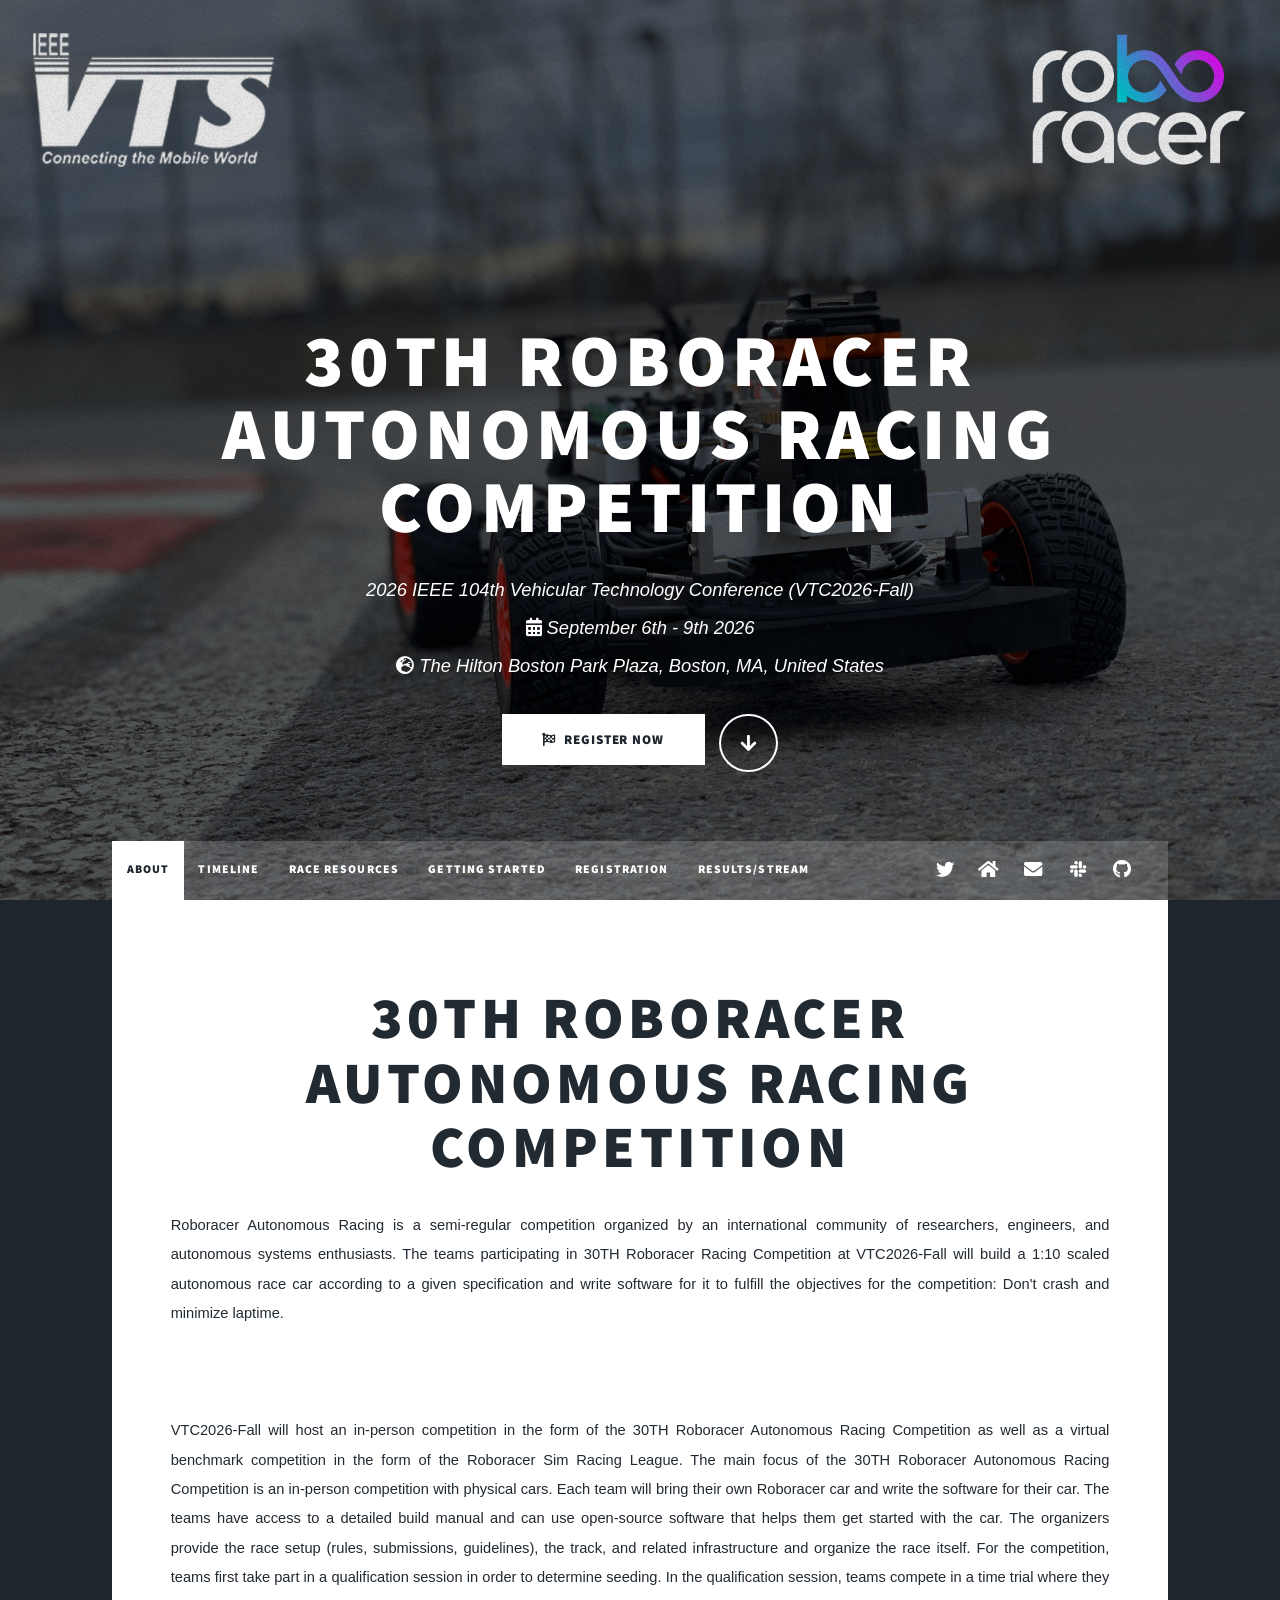
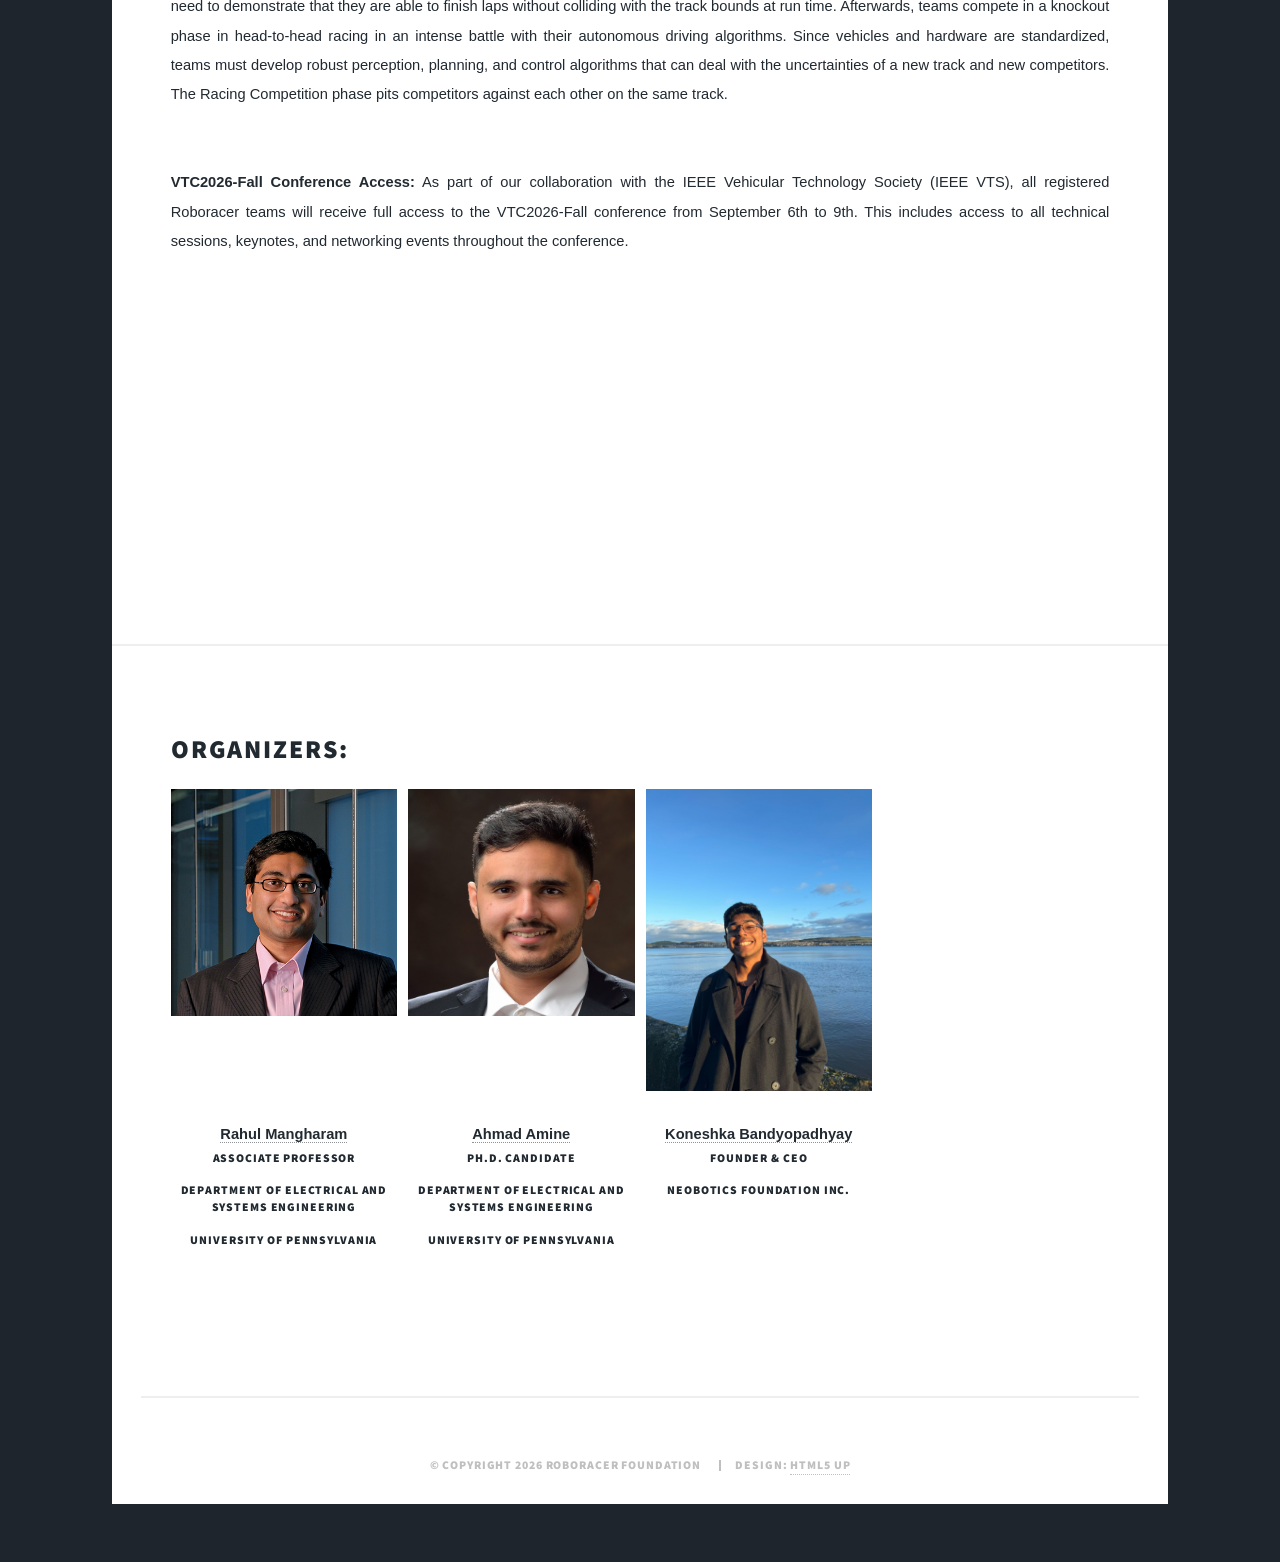
==== commit 05647cb7: "Use correct IEEE naming: VTC2026-Fall conference, IEEE VTS society; sharpen logo - Conference acrony" ====
--- a/index.html
+++ b/index.html
@@ -9,7 +9,7 @@
 <!-- NEW RACE CHANGE HERE -->
 
 <head>
-	<!-- PAGE_TITLE --><title>Roboracer VTC 2026</title><!-- /PAGE_TITLE -->
+	<!-- PAGE_TITLE --><title>Roboracer VTC2026-Fall</title><!-- /PAGE_TITLE -->
 	<meta charset="utf-8" />
 	<meta name="viewport" content="width=device-width, initial-scale=1, user-scalable=no" />
 	<link rel="stylesheet" href="assets/css/main.css" />
@@ -26,7 +26,7 @@
 		<!-- Intro -->
 		<div id="intro">
 			<h1><!-- RACE_NUMBER -->30TH<!-- /RACE_NUMBER --> Roboracer AUTONOMOUS Racing Competition</h1>
-			<p><!-- CONF_FULL_WITH_YEAR -->2026 IEEE Vehicular Technology Conference<!-- /CONF_FULL_WITH_YEAR -->(<!-- CONF_WITH_YEAR -->VTC 2026<!-- /CONF_WITH_YEAR -->)<br />
+			<p><!-- CONF_FULL_WITH_YEAR -->2026 IEEE 104th Vehicular Technology Conference<!-- /CONF_FULL_WITH_YEAR --> (<!-- CONF_WITH_YEAR -->VTC2026-Fall<!-- /CONF_WITH_YEAR -->)<br />
 				<a href="#" class="icon solid solo fa-calendar-alt"><span class="label">Calender</span></a> <!-- CONF_DATES_WITH_YEAR -->September 6th - 9th 2026<!-- /CONF_DATES_WITH_YEAR --> <br />
 				<!-- VENUE_LINK --><a href="https://www.hilton.com/en/hotels/bossrhh-hilton-boston-park-plaza/" class="icon solid solo fa-globe-europe"><span class="label">Location</span></a> The Hilton Boston Park Plaza, Boston, MA, United States<!-- /VENUE_LINK --></p>
 			<ul class="actions">
@@ -37,7 +37,8 @@
 
 		<!-- Header -->
 		<header id="header">
-			<a href="index.html" class="logo">Roboracer <!-- CONF_WITH_YEAR -->VTC 2026<!-- /CONF_WITH_YEAR --></a>
+			<!-- text-transform:none keeps the "-Fall" in the acronym from being upper-cased by #header .logo -->
+			<a href="index.html" class="logo">Roboracer <span style="text-transform:none"><!-- CONF_WITH_YEAR -->VTC2026-Fall<!-- /CONF_WITH_YEAR --></span></a>
 		</header>
 
 		<!-- Nav -->
@@ -74,7 +75,7 @@
 					<left>
 						<p>Roboracer Autonomous Racing is a semi-regular competition organized by an international
 							community of researchers, engineers, and autonomous systems enthusiasts. The teams
-							participating in <!-- RACE_NUMBER -->30TH<!-- /RACE_NUMBER --> Roboracer Racing Competition at <!-- CONF_WITH_YEAR -->VTC 2026<!-- /CONF_WITH_YEAR --> will build a 1:10 scaled
+							participating in <!-- RACE_NUMBER -->30TH<!-- /RACE_NUMBER --> Roboracer Racing Competition at <!-- CONF_WITH_YEAR -->VTC2026-Fall<!-- /CONF_WITH_YEAR --> will build a 1:10 scaled
 							autonomous
 							race car according to a given specification and write software for it to fulfill the
 							objectives for the competition: Don't crash and minimize laptime.</p>
@@ -86,7 +87,7 @@
 					</center>
 
 					<left>
-						<p> VTC 2026 will host an in-person competition in the form of the <!-- RACE_NUMBER -->30TH<!-- /RACE_NUMBER --> Roboracer Autonomous
+						<p> VTC2026-Fall will host an in-person competition in the form of the <!-- RACE_NUMBER -->30TH<!-- /RACE_NUMBER --> Roboracer Autonomous
 							Racing Competition as well as a virtual benchmark competition in the form of the
 							Roboracer Sim Racing League. The main focus of the <!-- RACE_NUMBER -->30TH<!-- /RACE_NUMBER --> Roboracer
 							Autonomous Racing Competition is an in-person competition with physical cars. Each team will
@@ -110,7 +111,7 @@
 						<!-- SIM_RACING_PARAGRAPH --><!-- /SIM_RACING_PARAGRAPH -->
 
 							<br>
-							<p><strong>IEEE VTC 2026 Conference Access:</strong> As part of our collaboration with IEEE VTC, all registered Roboracer teams will receive full access to the VTC 2026 conference from September 6th to 9th. This includes access to all technical sessions, keynotes, and networking events throughout the conference.</p>
+							<p><strong>VTC2026-Fall Conference Access:</strong> As part of our collaboration with the IEEE Vehicular Technology Society (IEEE VTS), all registered Roboracer teams will receive full access to the VTC2026-Fall conference from September 6th to 9th. This includes access to all technical sessions, keynotes, and networking events throughout the conference.</p>
 
 					</left>
 				</header>
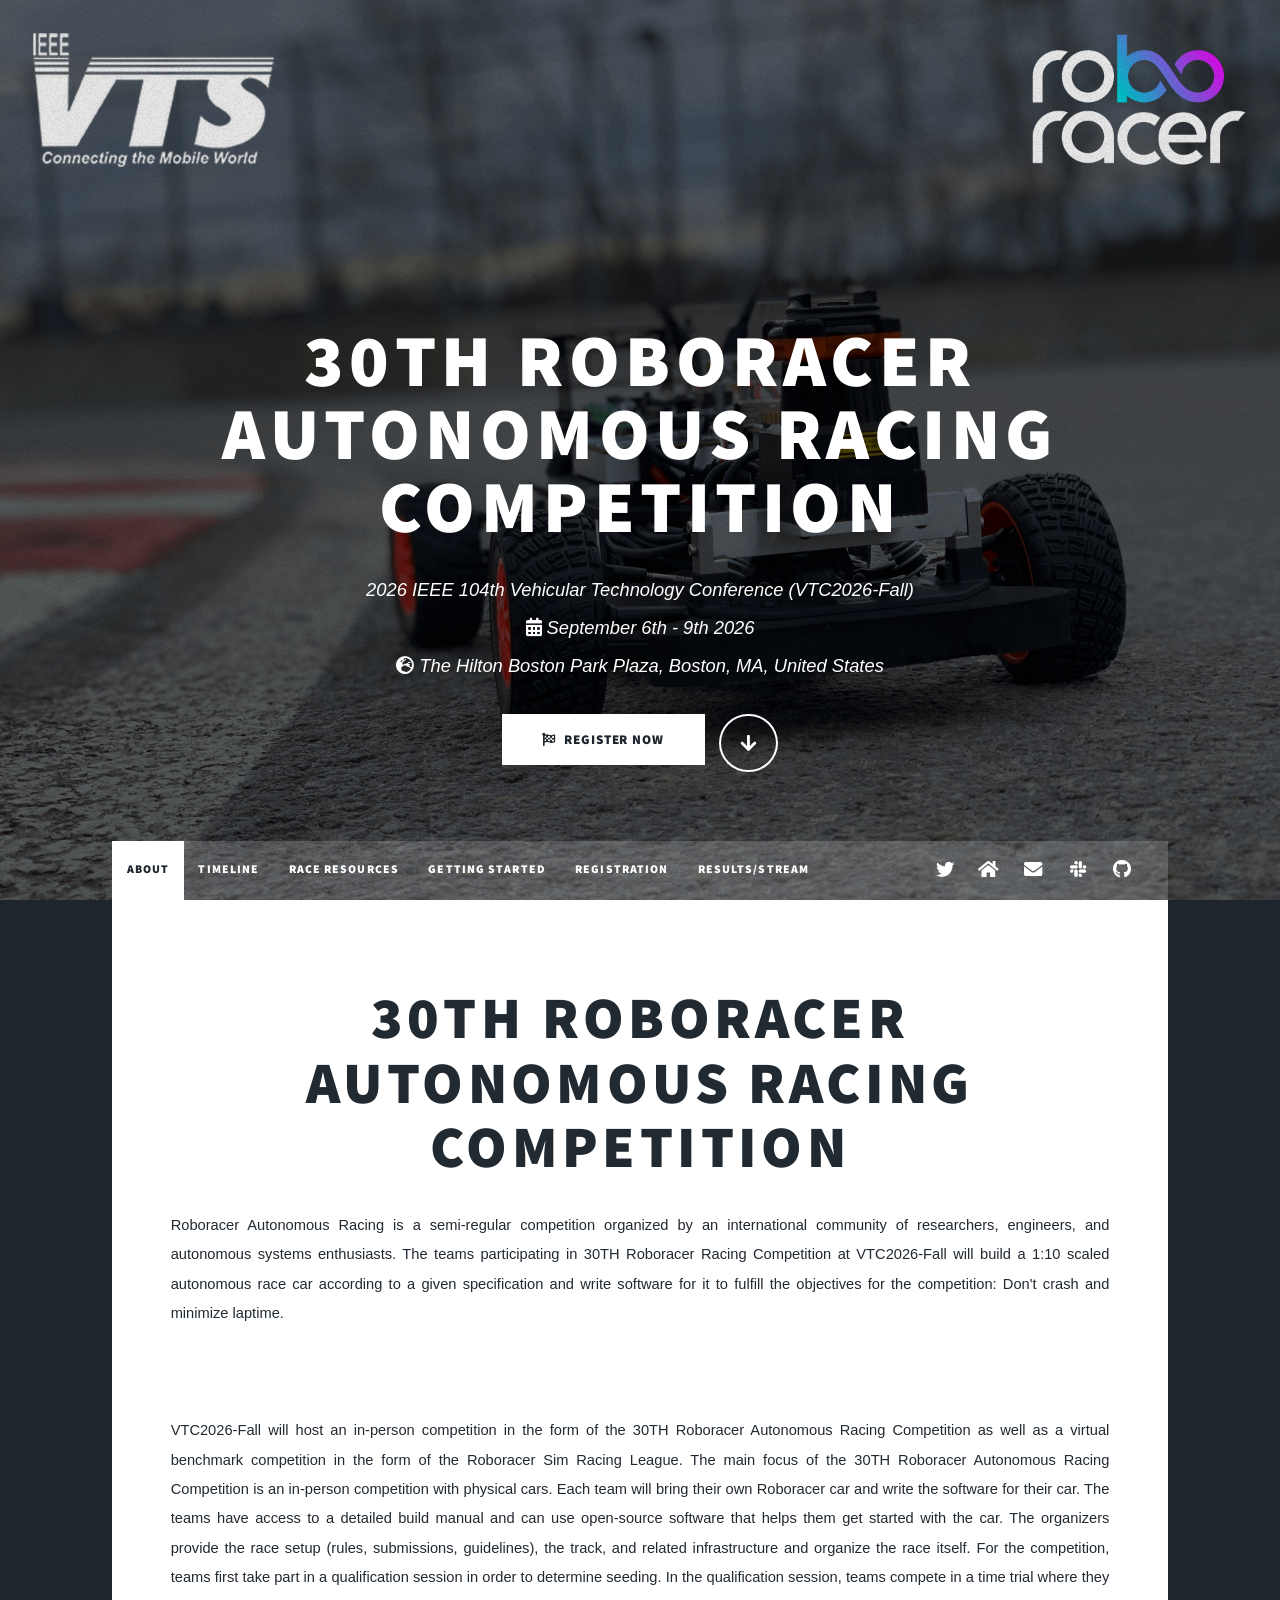
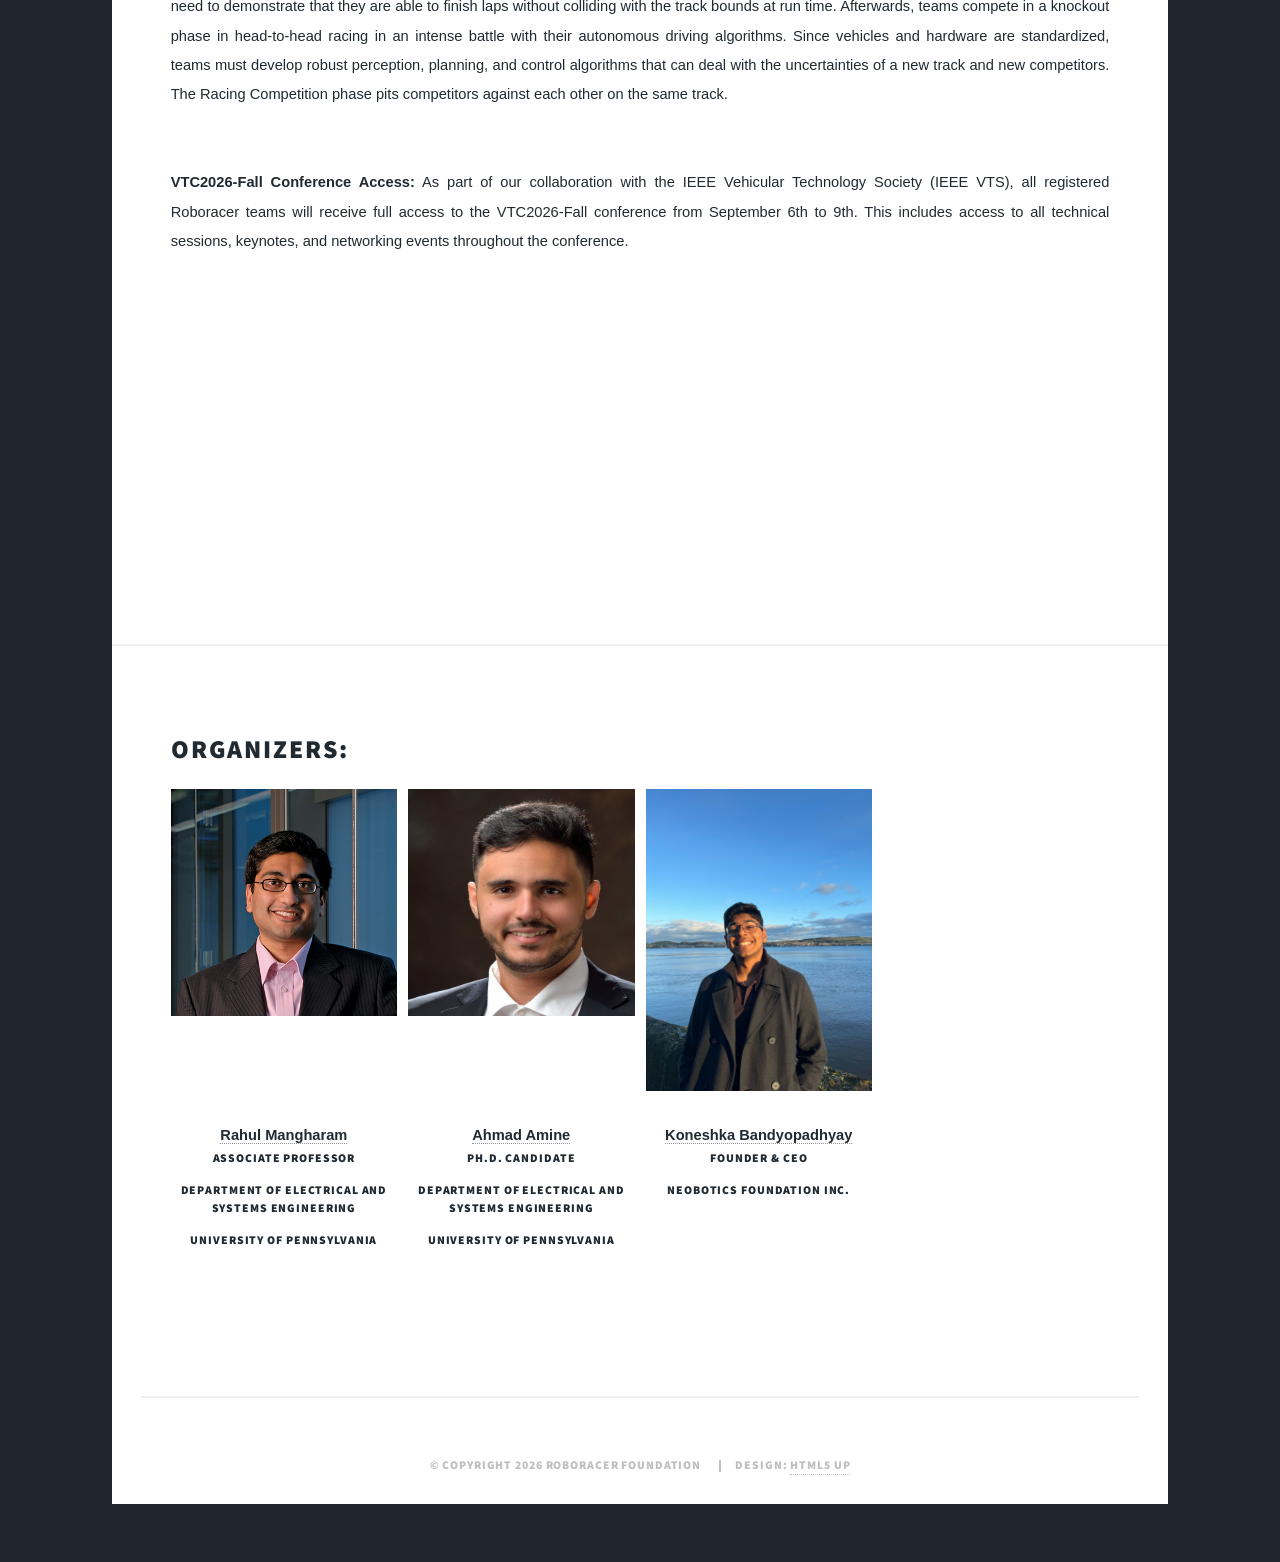
==== commit b647d1b2: "Replace VTS logo with crisp vector-rendered 2000px version The prior raster was only 745x410 (and br" ====
--- a/index.html
+++ b/index.html
@@ -116,7 +116,7 @@
 					</left>
 				</header>
 				<center>
-					<!-- CONF_LOGO_LINK --><a href="https://events.vtsociety.org/vtc2026-fall/" class="image main"><img src="images/vts-logo-main.png" style="width: 30vw" alt="" /></a><!-- /CONF_LOGO_LINK -->
+					<!-- CONF_LOGO_LINK --><a href="https://events.vtsociety.org/vtc2026-fall/" class="image main"><img src="images/vts-logo.png" style="width: 30vw" alt="IEEE Vehicular Technology Society (IEEE VTS) — Connecting the Mobile World" /></a><!-- /CONF_LOGO_LINK -->
 				</center>
 
 			</article>
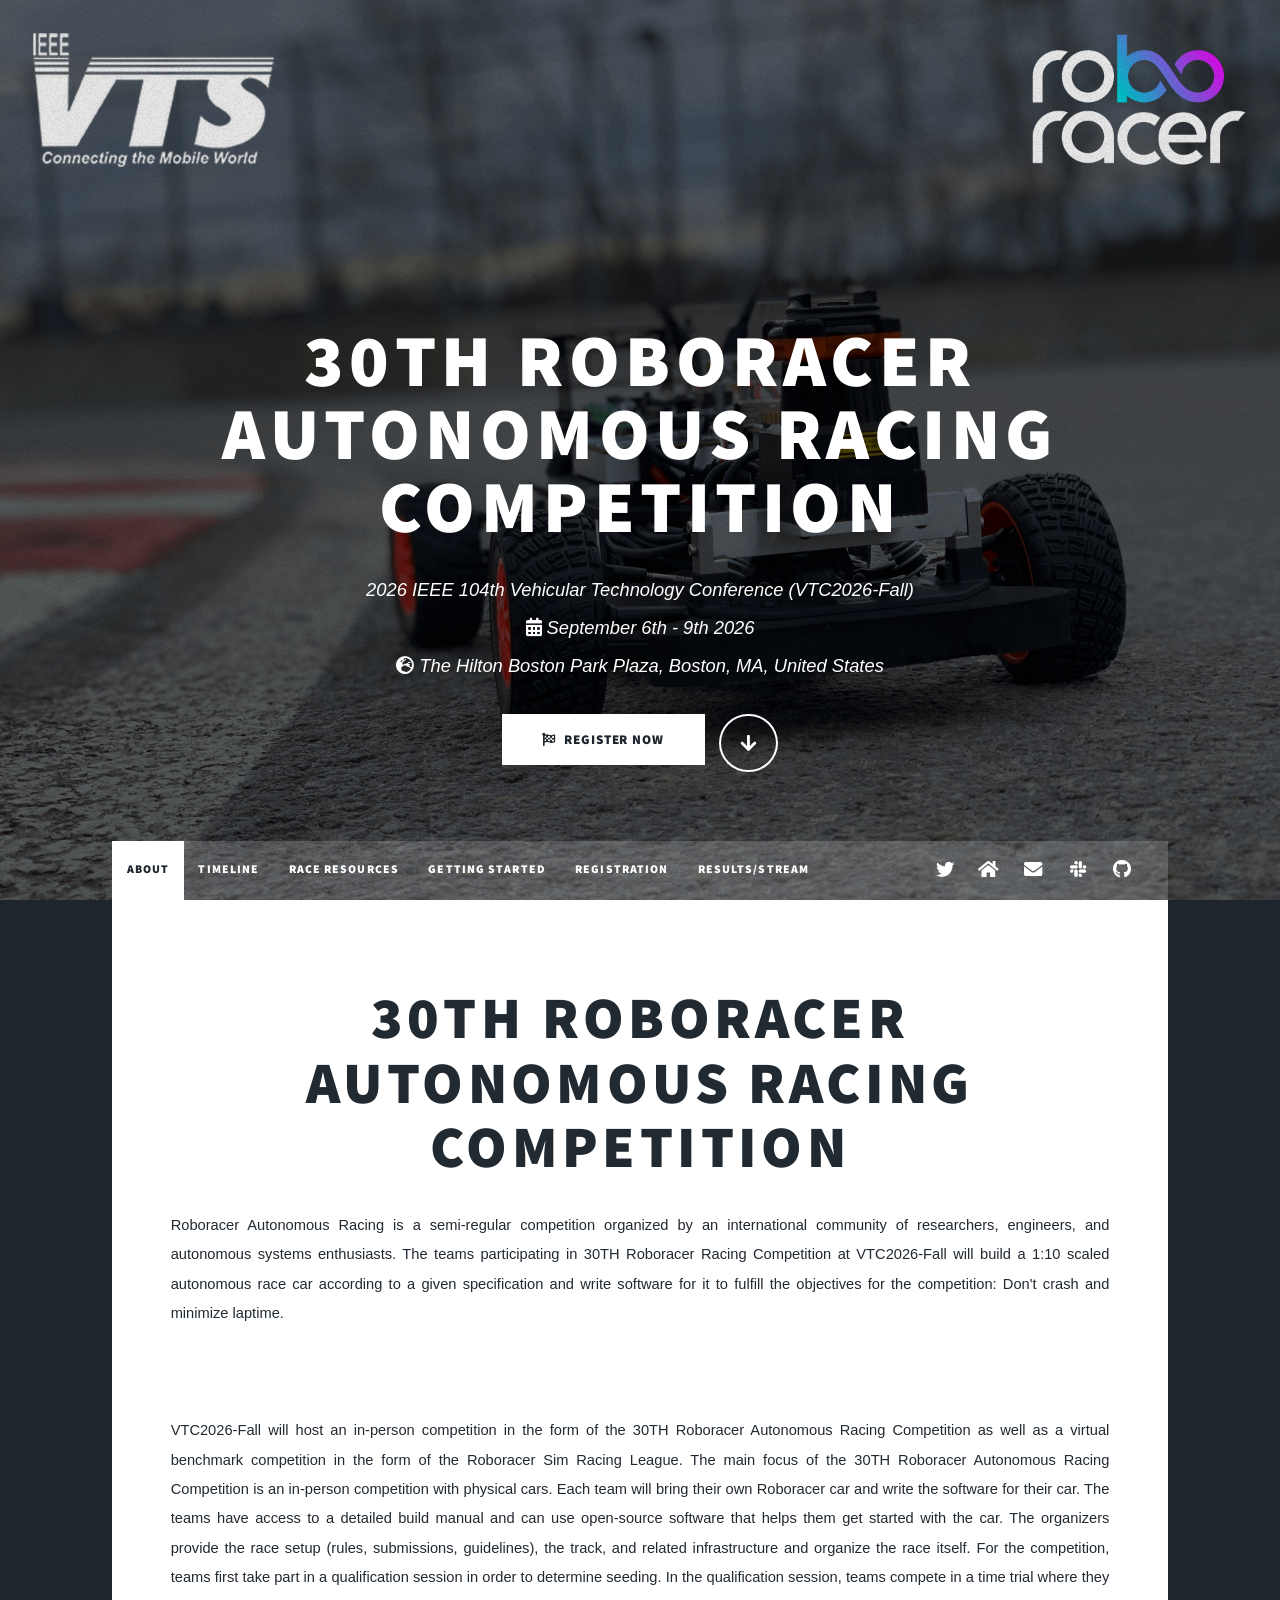
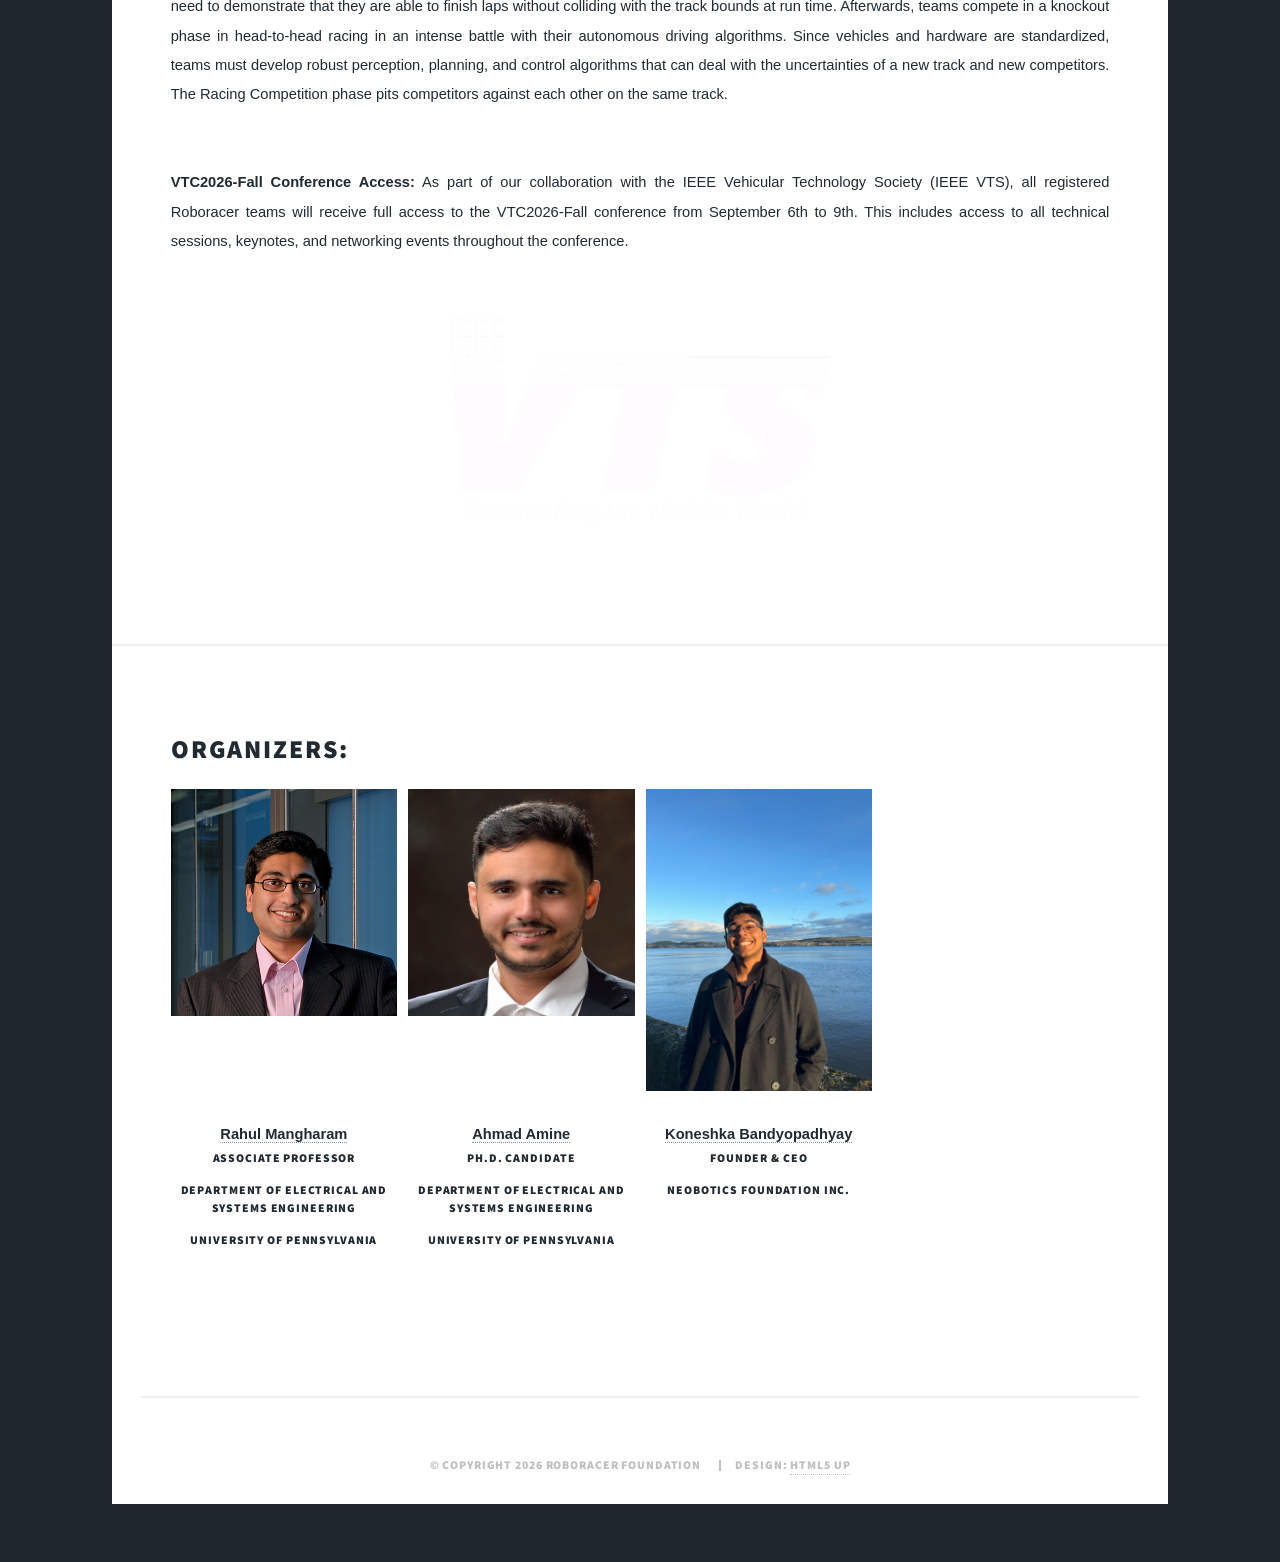
==== commit fe879a74: "Swap VTS logo for higher-res source, fresh filename to bust cache Downscaled the 7275x4003 master to" ====
--- a/index.html
+++ b/index.html
@@ -116,7 +116,7 @@
 					</left>
 				</header>
 				<center>
-					<!-- CONF_LOGO_LINK --><a href="https://events.vtsociety.org/vtc2026-fall/" class="image main"><img src="images/vts-logo.png" style="width: 30vw" alt="IEEE Vehicular Technology Society (IEEE VTS) — Connecting the Mobile World" /></a><!-- /CONF_LOGO_LINK -->
+					<!-- CONF_LOGO_LINK --><a href="https://events.vtsociety.org/vtc2026-fall/" class="image main"><img src="images/vts-logo-hd.png" style="width: 30vw" alt="IEEE Vehicular Technology Society (IEEE VTS) — Connecting the Mobile World" /></a><!-- /CONF_LOGO_LINK -->
 				</center>
 
 			</article>
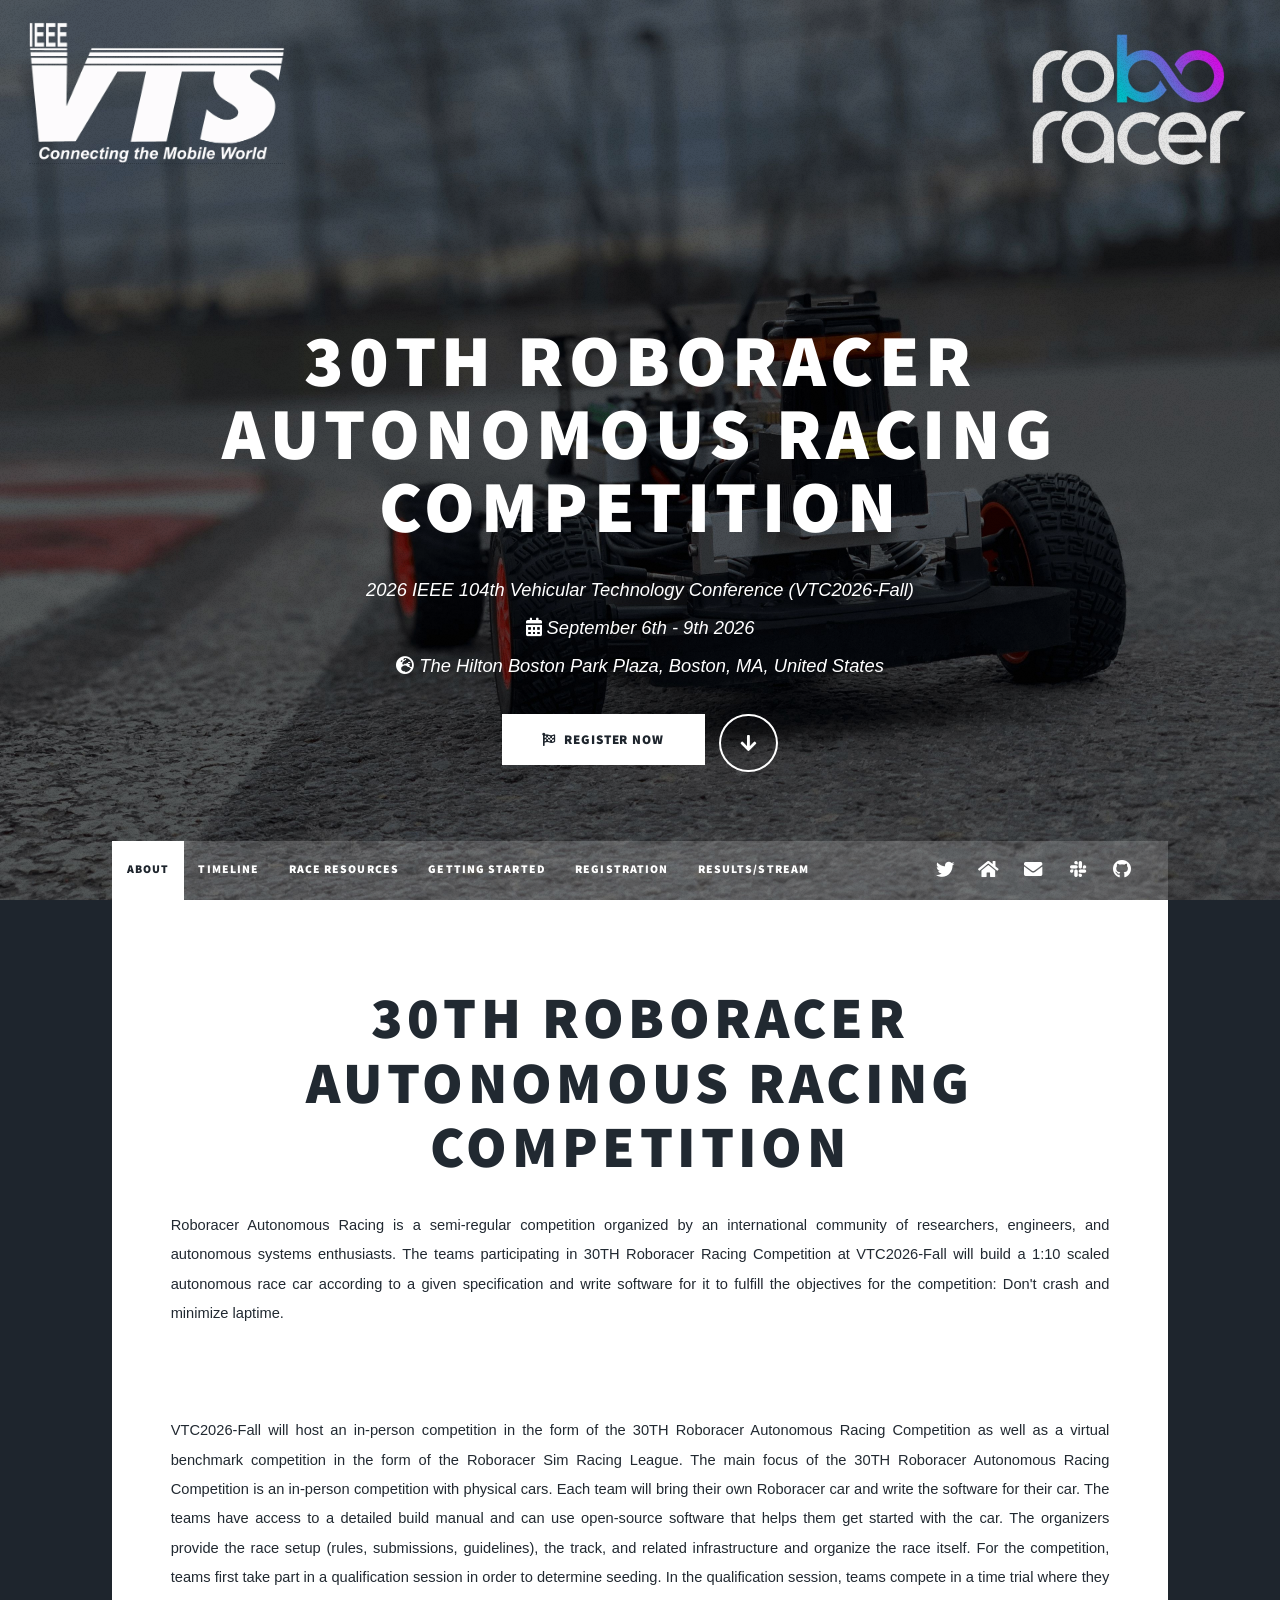
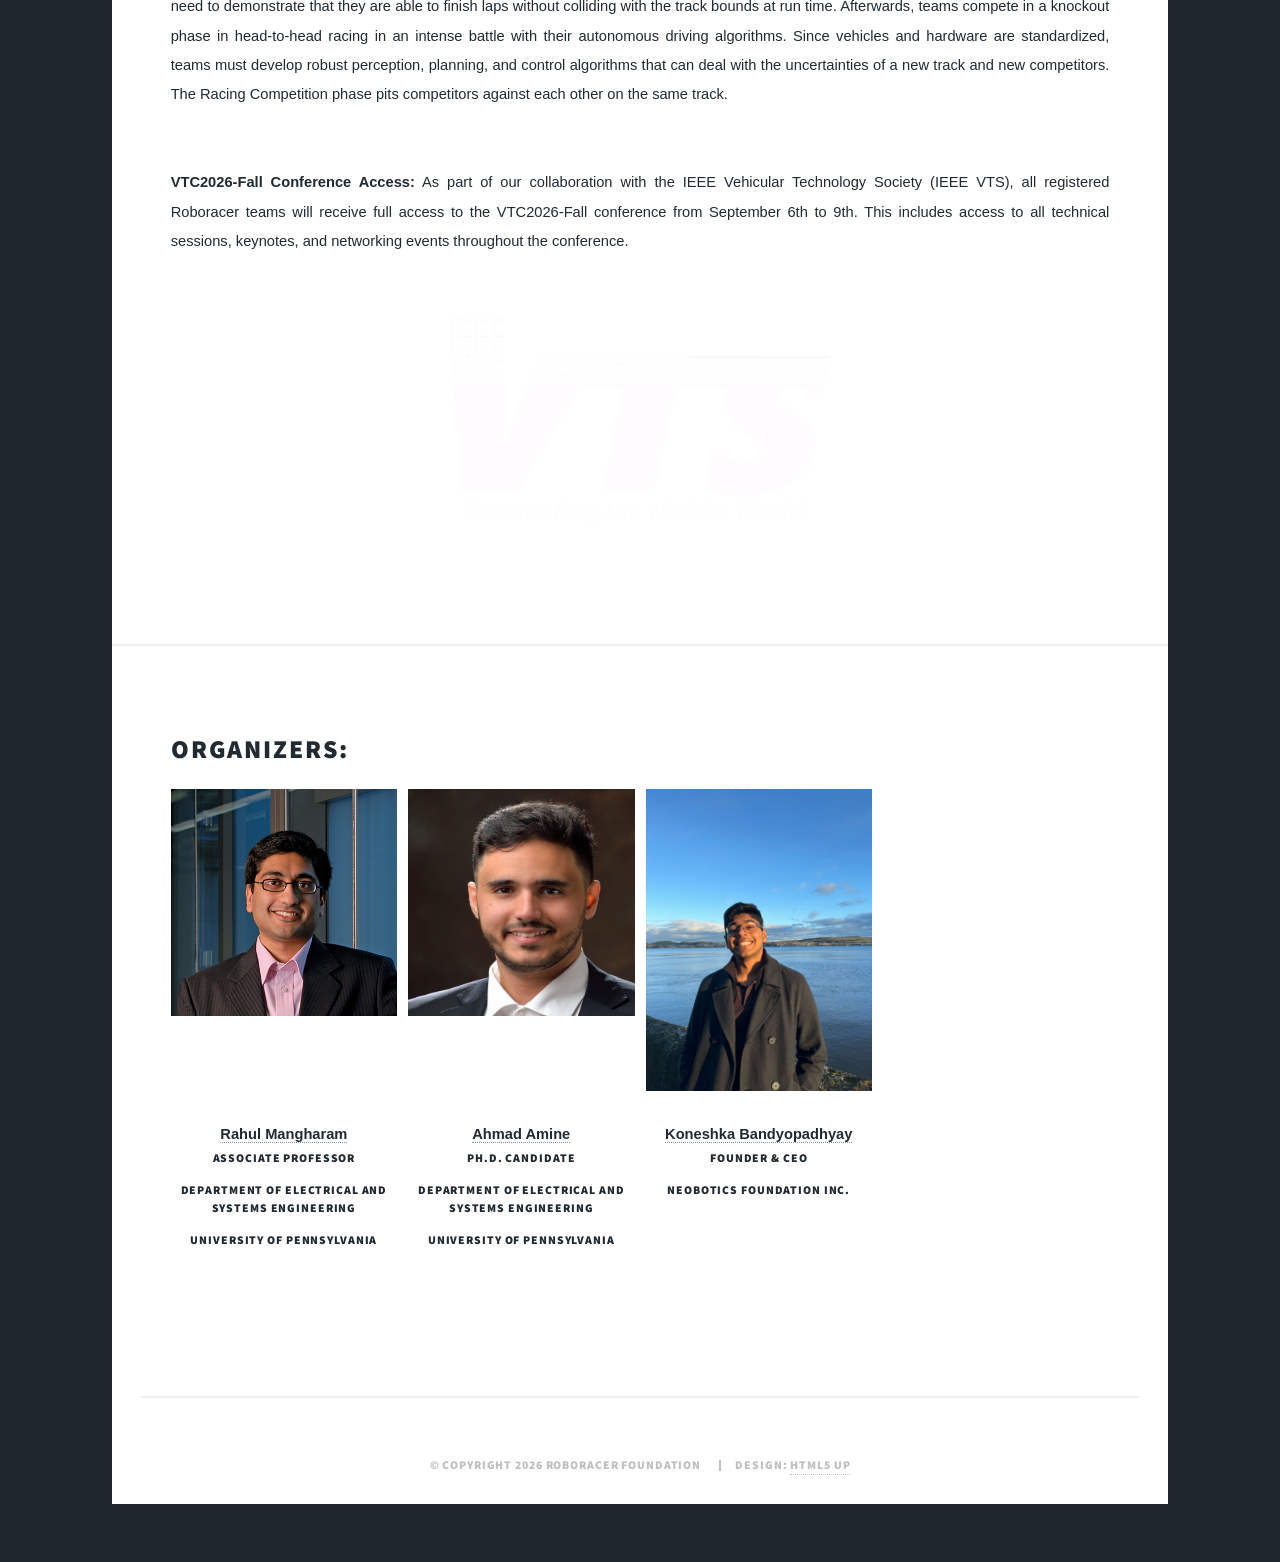
==== commit d780af14: "Lift top-left VTS logo out of the grainy background into the foreground The top-left VTS logo was ba" ====
--- a/index.html
+++ b/index.html
@@ -16,12 +16,23 @@
 	<noscript>
 		<link rel="stylesheet" href="assets/css/noscript.css" />
 	</noscript>
+	<style>
+		/* Foreground VTS brand mark so it renders above the background grain overlay */
+		.brand-logo { position: absolute; top: 1.5rem; left: 2rem; width: min(20vw, 340px); z-index: 3; line-height: 0; }
+		.brand-logo img { width: 100%; display: block; }
+		@media screen and (max-width: 736px) { .brand-logo { width: 40vw; top: 1rem; left: 1rem; } }
+	</style>
 </head>
 
 <body class="is-preload">
 
 	<!-- Wrapper -->
 	<div id="wrapper" class="fade-in">
+
+		<!-- IEEE VTS brand mark (foreground, above the background grain overlay) -->
+		<a href="https://events.vtsociety.org/vtc2026-fall/" target="_blank" rel="noopener" class="brand-logo">
+			<img src="images/vts-logo-hd.png" alt="IEEE Vehicular Technology Society (IEEE VTS) — Connecting the Mobile World" />
+		</a>
 
 		<!-- Intro -->
 		<div id="intro">
--- a/assets/css/main.css
+++ b/assets/css/main.css
@@ -3235,7 +3235,7 @@
 			width: 100%;
 			height: 100%;
 			background-color: #212931;
-			background-image: url("../../images/overlay.png"), linear-gradient(0deg, rgba(0, 0, 0, 0.1), rgba(0, 0, 0, 0.1)), url("../../images/BackGroundProject.png");
+			background-image: url("../../images/overlay.png"), linear-gradient(0deg, rgba(0, 0, 0, 0.1), rgba(0, 0, 0, 0.1)), url("../../images/bg-hero.jpg");
 			background-size: auto,								auto,														100% auto;
 			background-position: center,								center,														top center;
 			background-repeat: repeat,								no-repeat,													no-repeat;
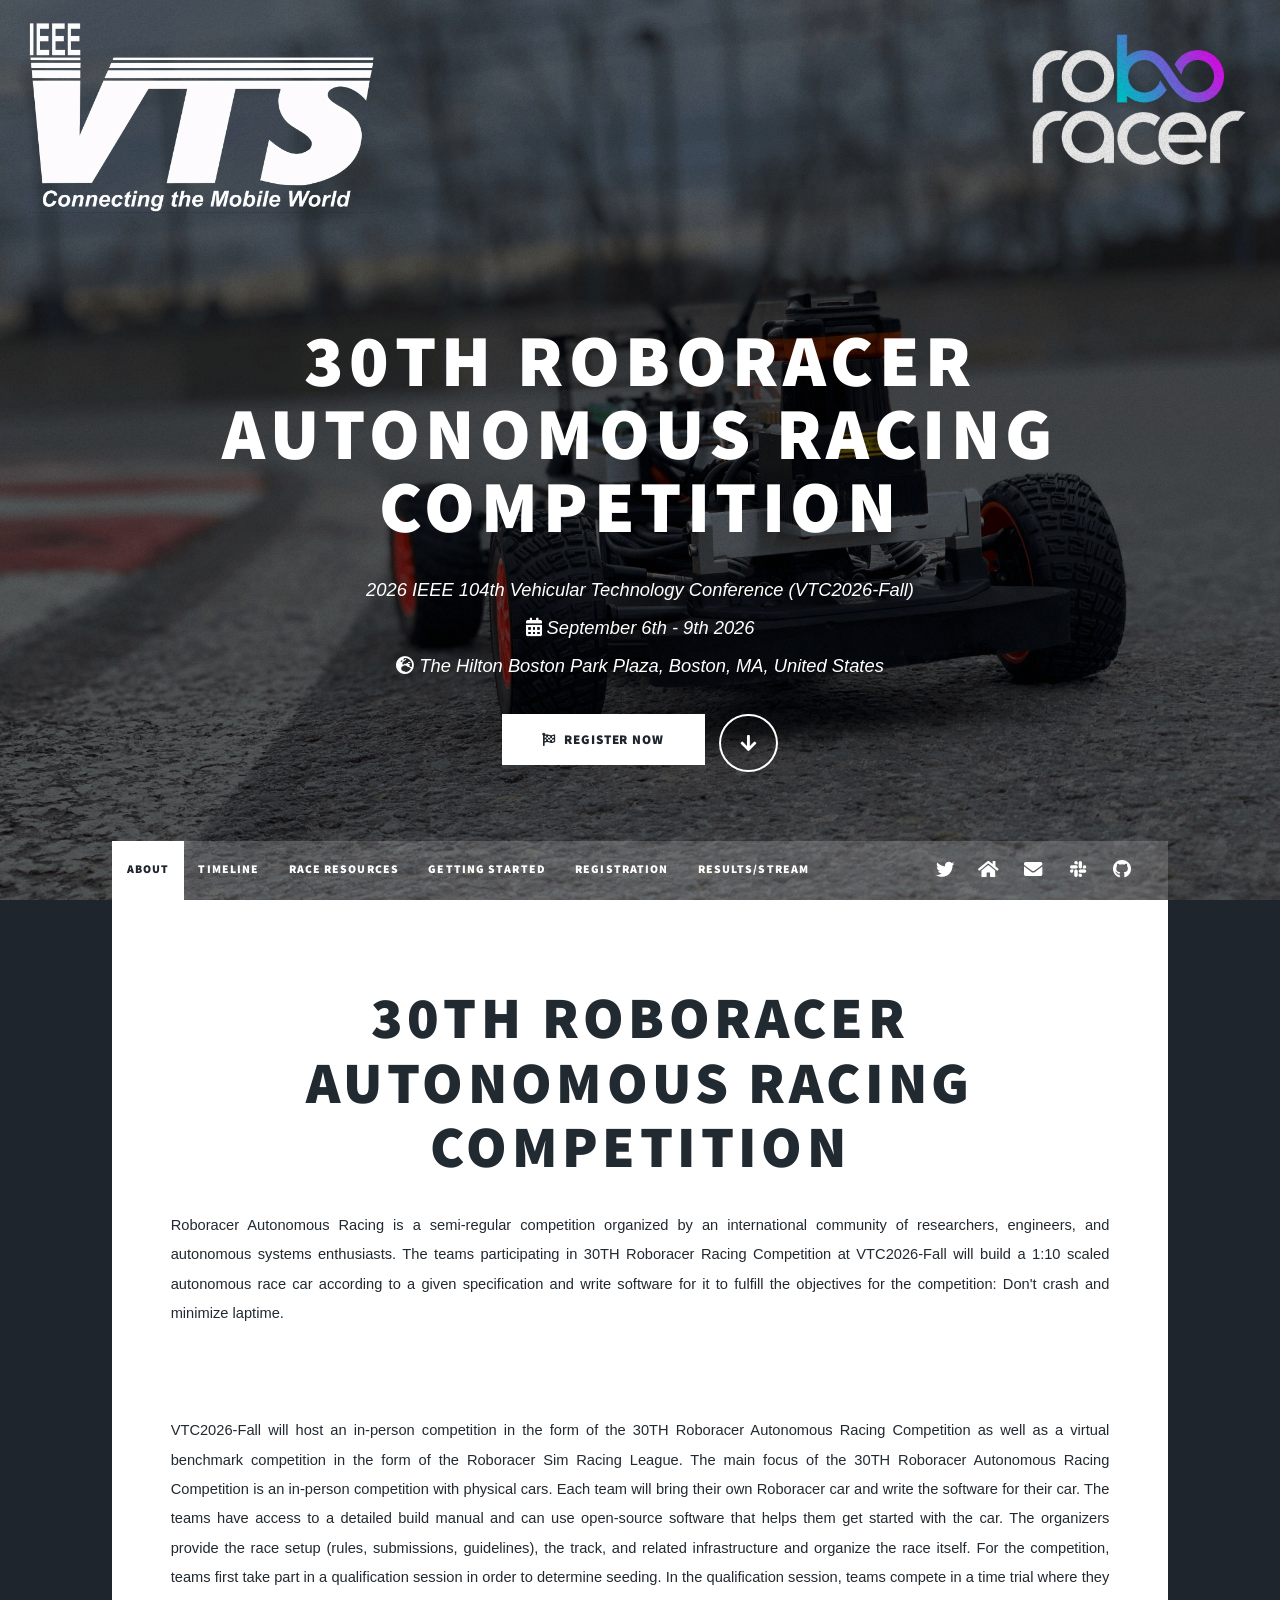
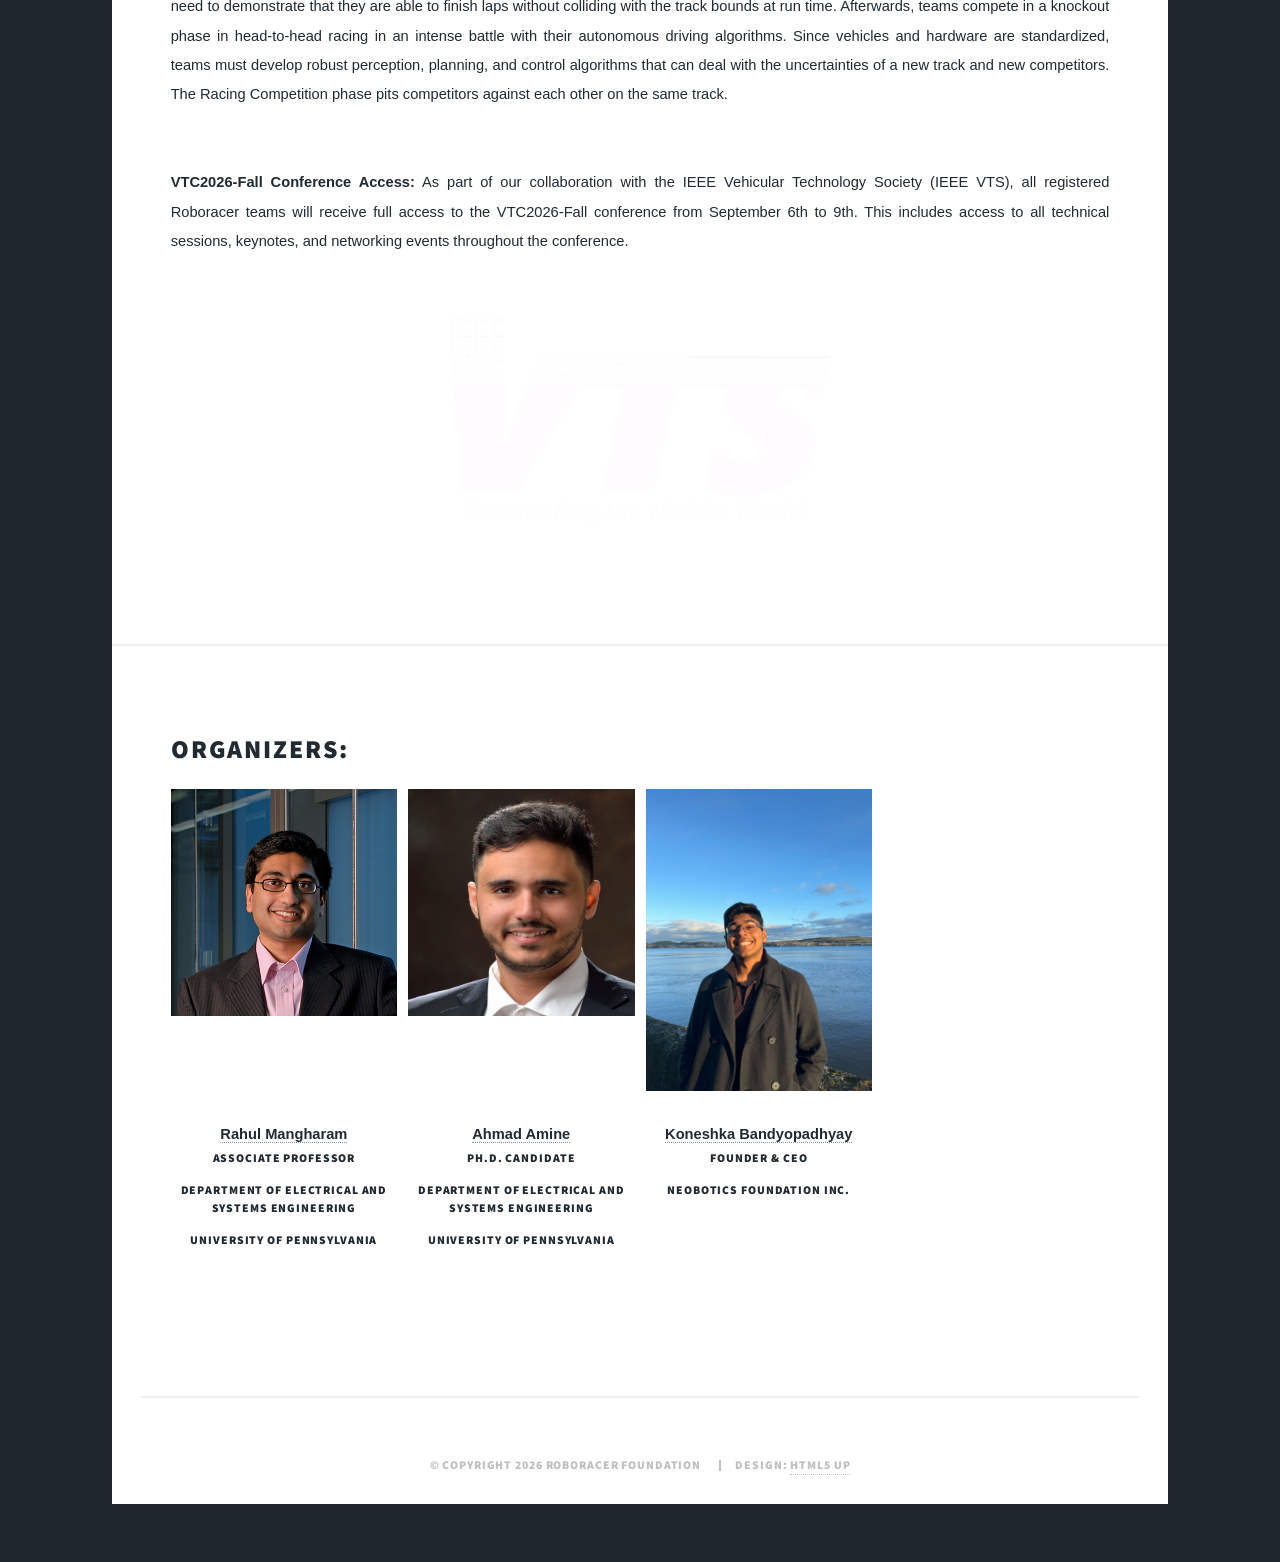
==== commit 319aa130: "Enlarge top-left VTS brand mark Bump the foreground logo from min(20vw,340px) to min(27vw,460px) (mo" ====
--- a/index.html
+++ b/index.html
@@ -18,9 +18,9 @@
 	</noscript>
 	<style>
 		/* Foreground VTS brand mark so it renders above the background grain overlay */
-		.brand-logo { position: absolute; top: 1.5rem; left: 2rem; width: min(20vw, 340px); z-index: 3; line-height: 0; }
+		.brand-logo { position: absolute; top: 1.5rem; left: 2rem; width: min(27vw, 460px); z-index: 3; line-height: 0; }
 		.brand-logo img { width: 100%; display: block; }
-		@media screen and (max-width: 736px) { .brand-logo { width: 40vw; top: 1rem; left: 1rem; } }
+		@media screen and (max-width: 736px) { .brand-logo { width: 50vw; top: 1rem; left: 1rem; } }
 	</style>
 </head>
 
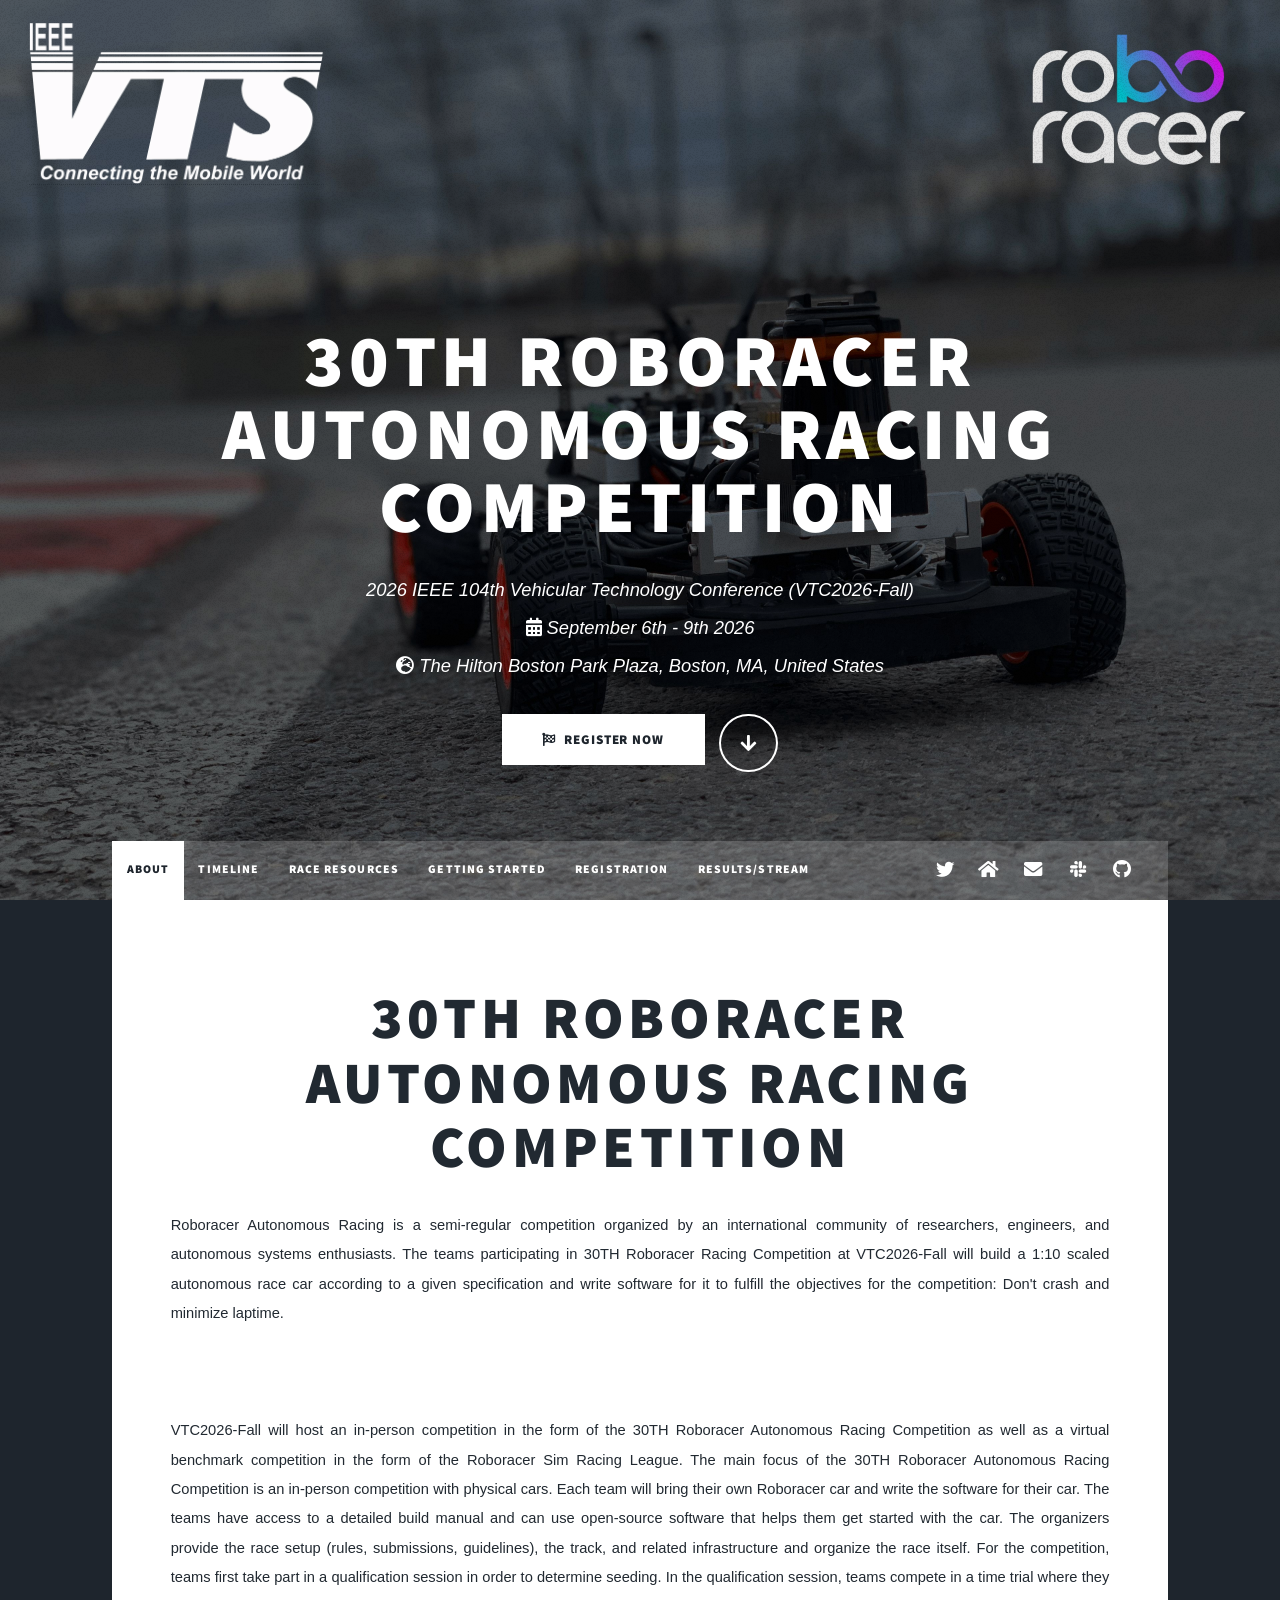
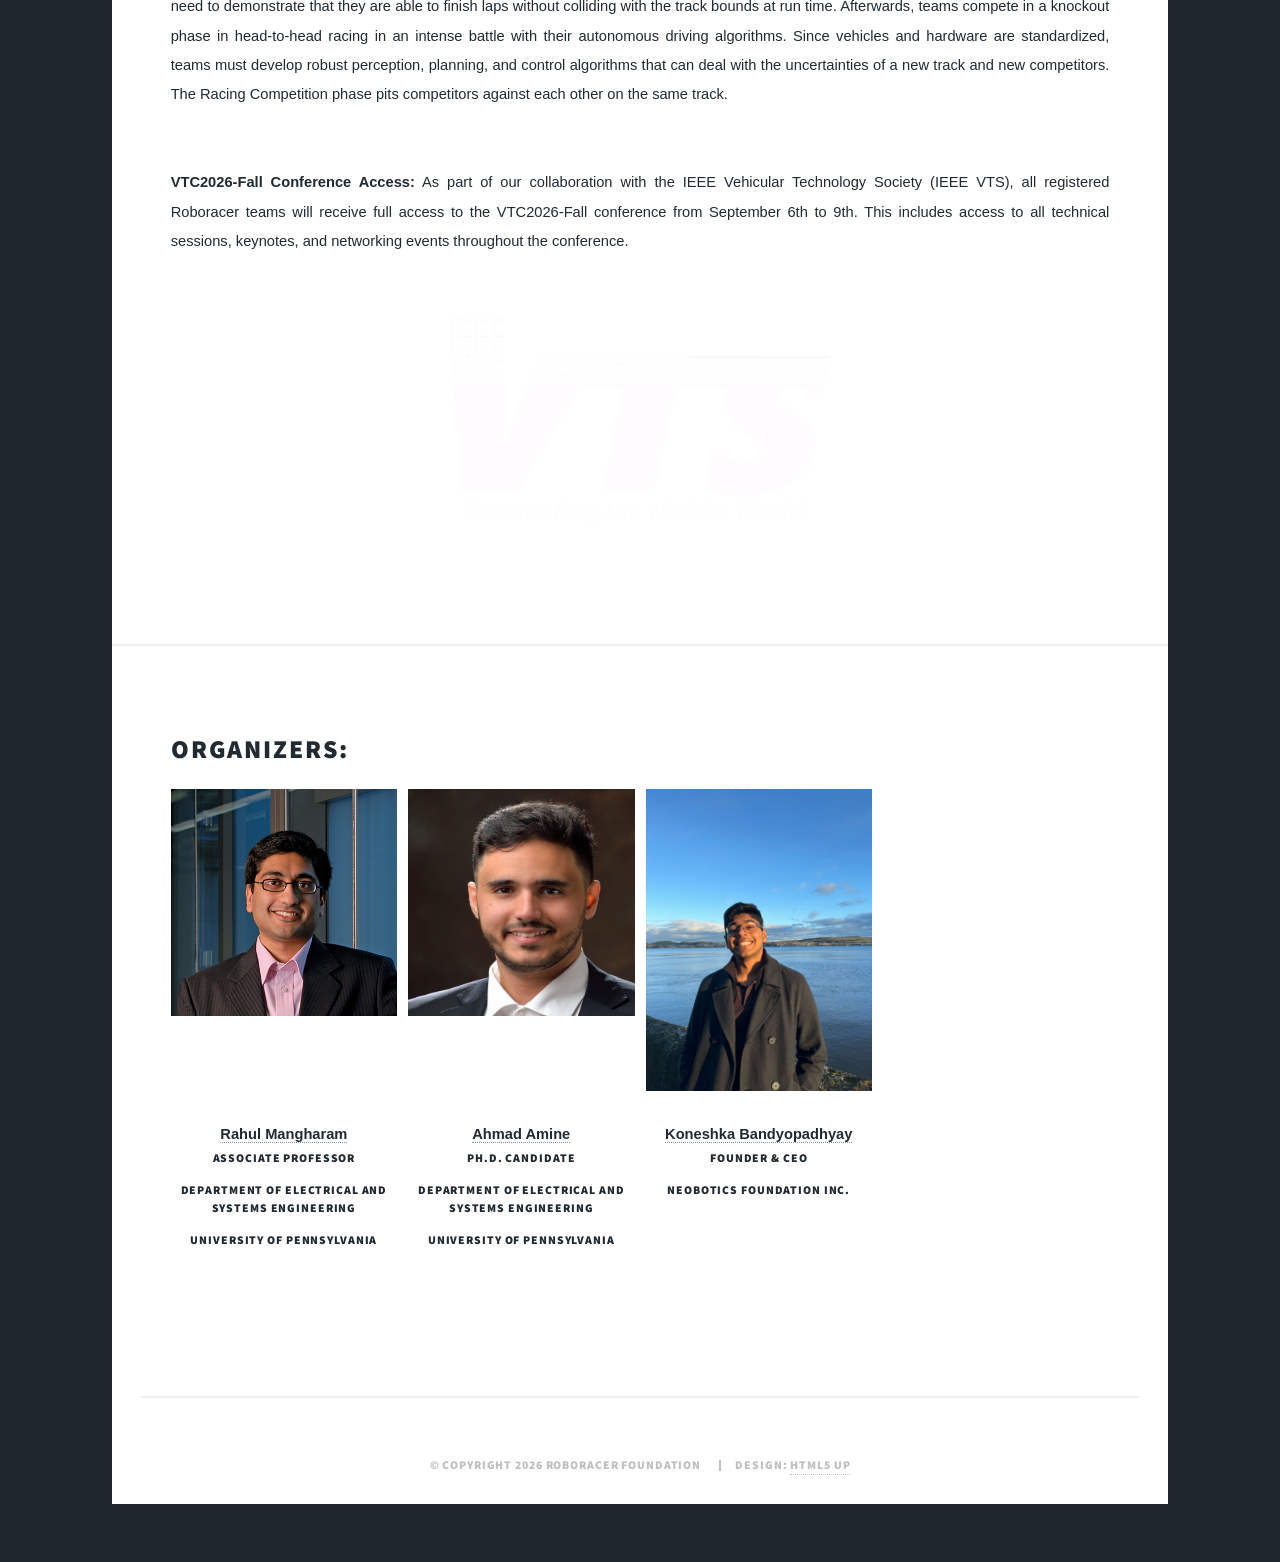
==== commit 83947b7a: "Slightly reduce top-left VTS brand mark Dial back from min(27vw,460px) to min(23vw,400px) (mobile 50" ====
--- a/index.html
+++ b/index.html
@@ -18,9 +18,9 @@
 	</noscript>
 	<style>
 		/* Foreground VTS brand mark so it renders above the background grain overlay */
-		.brand-logo { position: absolute; top: 1.5rem; left: 2rem; width: min(27vw, 460px); z-index: 3; line-height: 0; }
+		.brand-logo { position: absolute; top: 1.5rem; left: 2rem; width: min(23vw, 400px); z-index: 3; line-height: 0; }
 		.brand-logo img { width: 100%; display: block; }
-		@media screen and (max-width: 736px) { .brand-logo { width: 50vw; top: 1rem; left: 1rem; } }
+		@media screen and (max-width: 736px) { .brand-logo { width: 45vw; top: 1rem; left: 1rem; } }
 	</style>
 </head>
 
